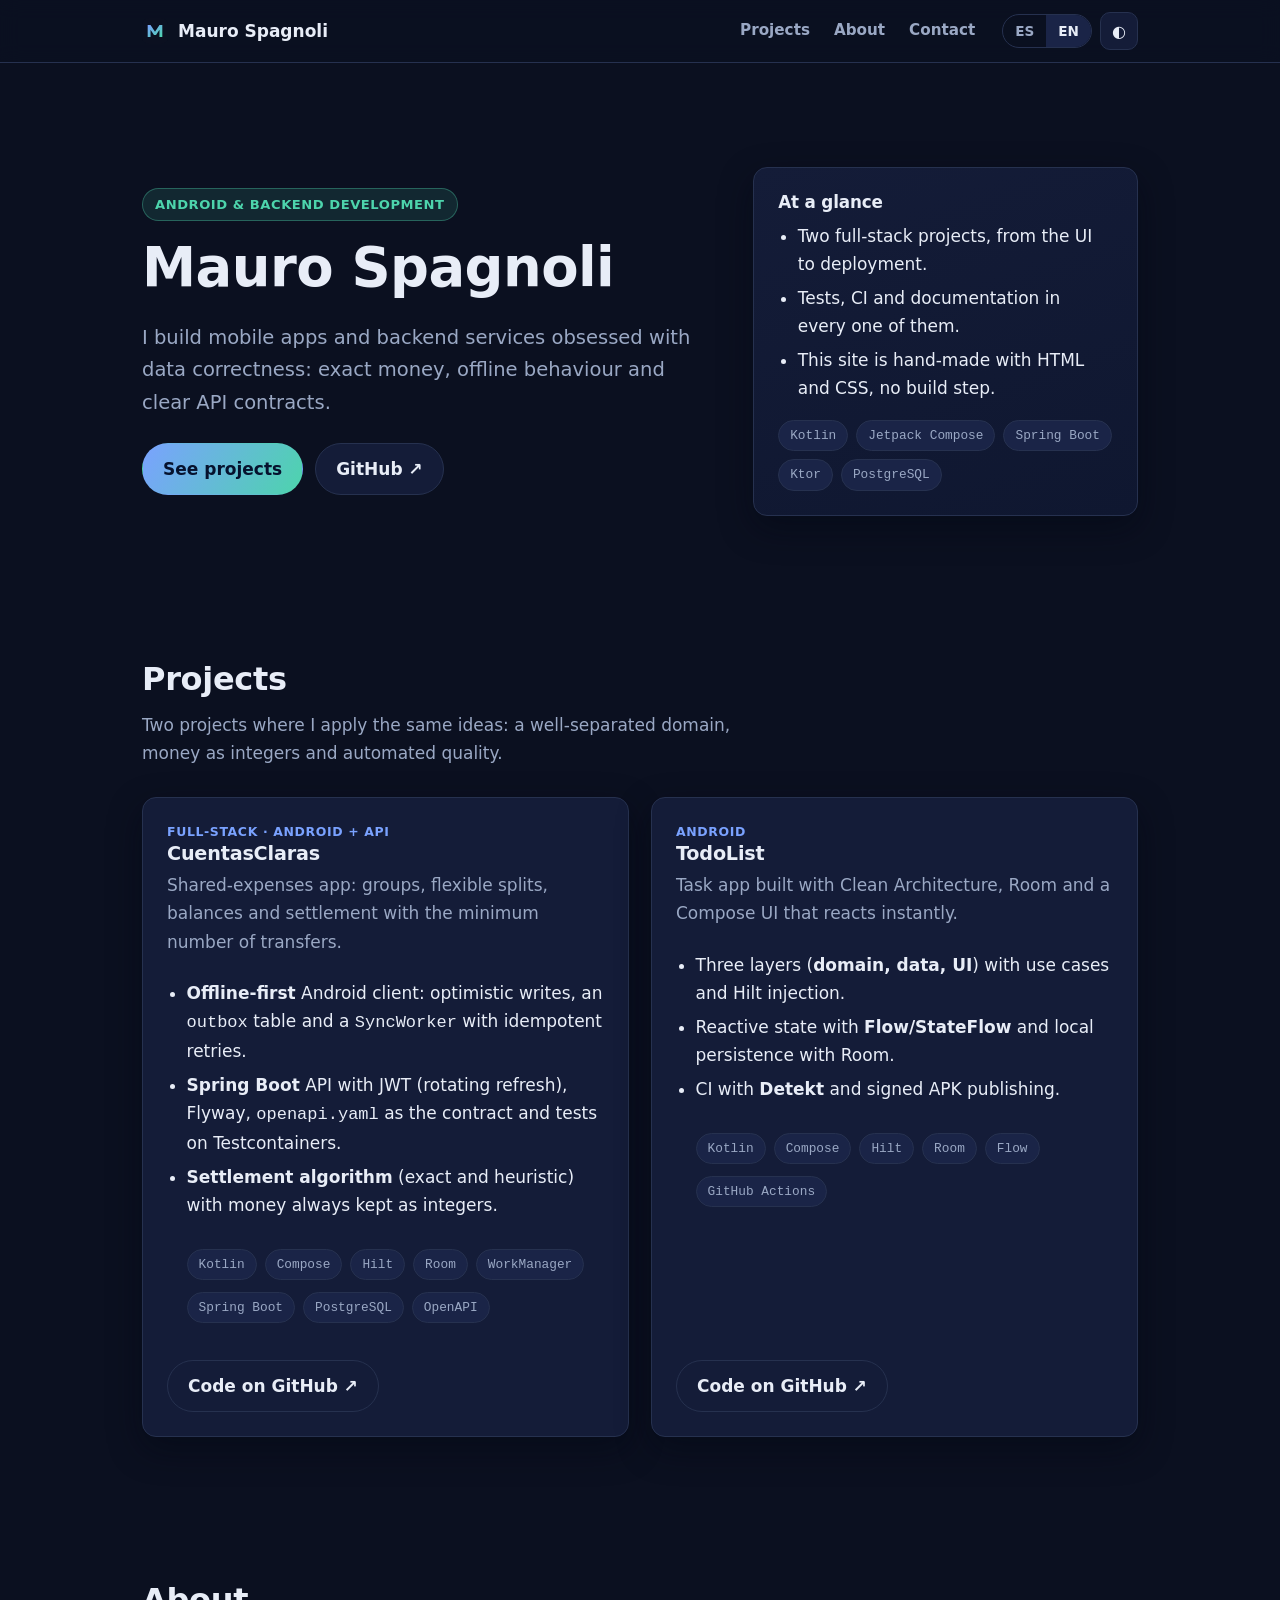
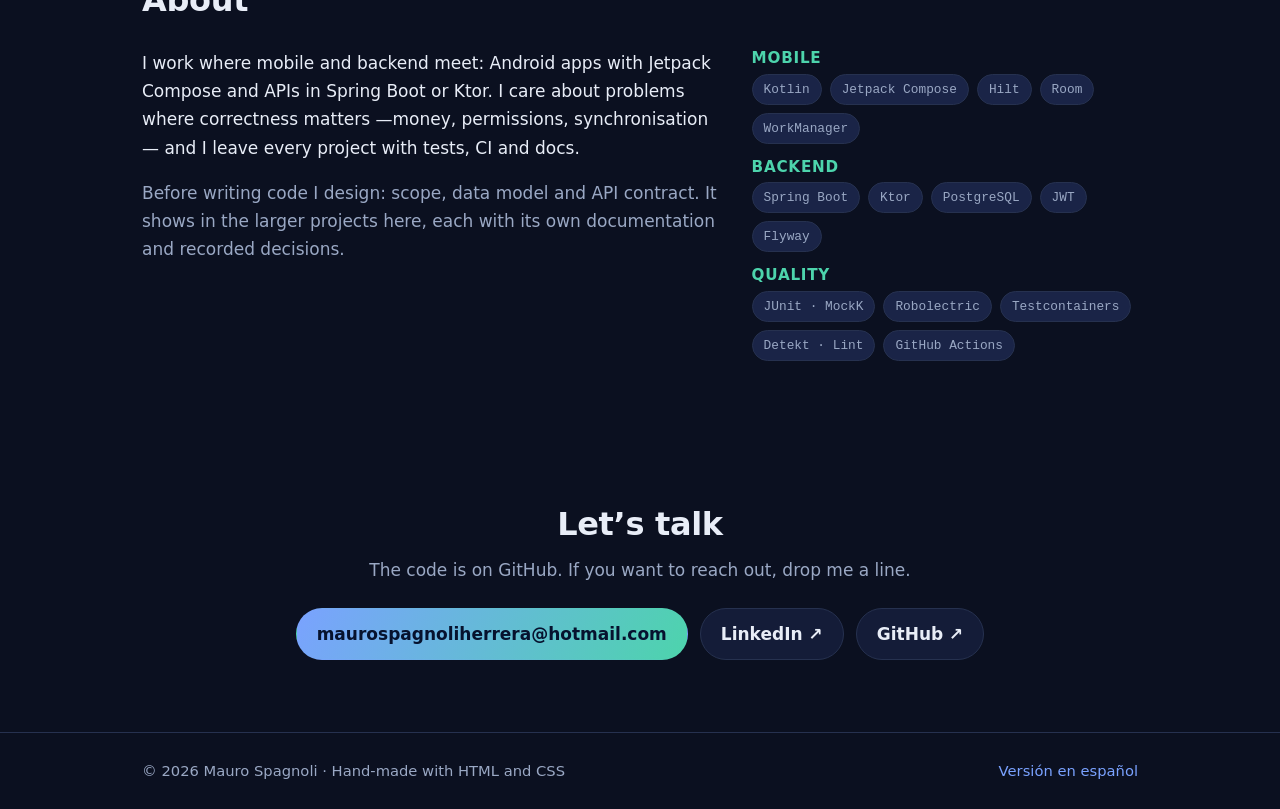
==== en/index.html @ e7c8dc62 "feat: portfolio estático bilingüe (ES/EN) con dos proyectos Landing en / (ES) y /en/ (EN) sin build:" ====
<!DOCTYPE html>
<html lang="en">
<head>
  <meta charset="utf-8">
  <meta name="viewport" content="width=device-width, initial-scale=1">
  <title>Mauro Spagnoli · Android and backend development</title>
  <meta name="description" content="Portfolio of Mauro Spagnoli: Android apps with Kotlin and Jetpack Compose, and backends with Spring Boot and Ktor. Projects with tests, CI and documentation.">
  <meta name="theme-color" content="#0b1020">

  <link rel="canonical" href="https://maurospagnoli.github.io/en/">
  <link rel="alternate" hreflang="es" href="https://maurospagnoli.github.io/">
  <link rel="alternate" hreflang="en" href="https://maurospagnoli.github.io/en/">

  <meta property="og:type" content="website">
  <meta property="og:locale" content="en_US">
  <meta property="og:locale:alternate" content="es_ES">
  <meta property="og:title" content="Mauro Spagnoli · Android and backend development">
  <meta property="og:description" content="Android apps with Kotlin and Jetpack Compose, and backends with Spring Boot and Ktor.">
  <meta property="og:url" content="https://maurospagnoli.github.io/en/">

  <link rel="icon" href="../assets/img/favicon.svg" type="image/svg+xml">
  <link rel="stylesheet" href="../assets/css/styles.css?v=6">
</head>
<body>
  <a class="skip-link" href="#main">Skip to content</a>

  <header class="site-header">
    <div class="container">
      <a class="brand" href="index.html">
        <img src="../assets/img/favicon.svg" alt="" width="24" height="24">
        Mauro Spagnoli
      </a>

      <nav class="site-nav" aria-label="Main">
        <a href="#projects">Projects</a>
        <a href="#about">About</a>
        <a href="#contact">Contact</a>
      </nav>

      <div class="nav-tools">
        <div class="lang-switcher" role="group" aria-label="Language">
          <a href="../index.html" hreflang="es" lang="es" data-set-lang="es">ES</a>
          <a href="index.html" hreflang="en" lang="en" data-set-lang="en" aria-current="true">EN</a>
        </div>

        <button class="icon-btn" type="button" data-theme-toggle aria-pressed="false"
                aria-label="Switch to light theme"
                data-label-light="Switch to light theme" data-label-dark="Switch to dark theme">◐</button>
      </div>
    </div>
  </header>

  <div class="lang-hint" data-lang-hint="es" hidden>
    <div class="container">
      <span>Este sitio también está disponible en
        <a href="../index.html" hreflang="es" lang="es" data-set-lang="es">español</a>.</span>
    </div>
  </div>

  <main id="main">
    <!-- ============ Hero ============ -->
    <section class="hero">
      <div class="container hero-grid">
        <div>
          <span class="eyebrow">Android &amp; Backend Development</span>
          <h1>Mauro Spagnoli</h1>
          <p class="lead">
            I build mobile apps and backend services obsessed with data correctness: exact money,
            offline behaviour and clear API contracts.
          </p>
          <div class="hero-actions">
            <a class="btn btn--primary" href="#projects">See projects</a>
            <a class="btn" href="https://github.com/MauroSpagnoli" rel="me noopener" target="_blank">GitHub ↗</a>
          </div>
        </div>
        <aside class="card-panel" aria-label="Summary">
          <h2>At a glance</h2>
          <ul class="summary-list">
            <li>Two full-stack projects, from the UI to deployment.</li>
            <li>Tests, CI and documentation in every one of them.</li>
            <li>This site is hand-made with HTML and CSS, no build step.</li>
          </ul>
          <ul class="stack-list">
            <li class="pill">Kotlin</li>
            <li class="pill">Jetpack Compose</li>
            <li class="pill">Spring Boot</li>
            <li class="pill">Ktor</li>
            <li class="pill">PostgreSQL</li>
          </ul>
        </aside>
      </div>
    </section>

    <!-- ============ Projects ============ -->
    <section id="projects">
      <div class="container">
        <div class="section-head">
          <h2>Projects</h2>
          <p>Two projects where I apply the same ideas: a well-separated domain, money as integers and automated quality.</p>
        </div>

        <div class="projects">
          <article class="project">
            <span class="kind">Full-stack · Android + API</span>
            <h3>CuentasClaras</h3>
            <p class="tagline">Shared-expenses app: groups, flexible splits, balances and settlement with the minimum number of transfers.</p>
            <ul>
              <li><strong>Offline-first</strong> Android client: optimistic writes, an <span class="mono">outbox</span> table and a <span class="mono">SyncWorker</span> with idempotent retries.</li>
              <li><strong>Spring Boot</strong> API with JWT (rotating refresh), Flyway, <span class="mono">openapi.yaml</span> as the contract and tests on Testcontainers.</li>
              <li><strong>Settlement algorithm</strong> (exact and heuristic) with money always kept as integers.</li>
            </ul>
            <ul class="stack-list">
              <li class="pill">Kotlin</li>
              <li class="pill">Compose</li>
              <li class="pill">Hilt</li>
              <li class="pill">Room</li>
              <li class="pill">WorkManager</li>
              <li class="pill">Spring Boot</li>
              <li class="pill">PostgreSQL</li>
              <li class="pill">OpenAPI</li>
            </ul>
            <div class="spacer"></div>
            <div class="links">
              <a class="btn" href="https://github.com/MauroSpagnoli/cuentas-claras" target="_blank" rel="noopener">Code on GitHub ↗</a>
            </div>
          </article>

          <article class="project">
            <span class="kind">Android</span>
            <h3>TodoList</h3>
            <p class="tagline">Task app built with Clean Architecture, Room and a Compose UI that reacts instantly.</p>
            <ul>
              <li>Three layers (<strong>domain, data, UI</strong>) with use cases and Hilt injection.</li>
              <li>Reactive state with <strong>Flow/StateFlow</strong> and local persistence with Room.</li>
              <li>CI with <strong>Detekt</strong> and signed APK publishing.</li>
            </ul>
            <ul class="stack-list">
              <li class="pill">Kotlin</li>
              <li class="pill">Compose</li>
              <li class="pill">Hilt</li>
              <li class="pill">Room</li>
              <li class="pill">Flow</li>
              <li class="pill">GitHub Actions</li>
            </ul>
            <div class="spacer"></div>
            <div class="links">
              <a class="btn" href="https://github.com/MauroSpagnoli/todolist" target="_blank" rel="noopener">Code on GitHub ↗</a>
            </div>
          </article>
        </div>
      </div>
    </section>

    <!-- ============ About ============ -->
    <section id="about">
      <div class="container">
        <div class="section-head">
          <h2>About</h2>
        </div>
        <div class="about-grid">
          <div>
            <p>
              I work where mobile and backend meet: Android apps with Jetpack Compose and APIs in
              Spring Boot or Ktor. I care about problems where correctness matters —money,
              permissions, synchronisation— and I leave every project with tests, CI and docs.
            </p>
            <p class="muted">
              Before writing code I design: scope, data model and API contract. It shows in the
              larger projects here, each with its own documentation and recorded decisions.
            </p>
          </div>
          <div class="skills">
            <div>
              <h3>Mobile</h3>
              <ul class="stack-list">
                <li class="pill">Kotlin</li>
                <li class="pill">Jetpack Compose</li>
                <li class="pill">Hilt</li>
                <li class="pill">Room</li>
                <li class="pill">WorkManager</li>
              </ul>
            </div>
            <div>
              <h3>Backend</h3>
              <ul class="stack-list">
                <li class="pill">Spring Boot</li>
                <li class="pill">Ktor</li>
                <li class="pill">PostgreSQL</li>
                <li class="pill">JWT</li>
                <li class="pill">Flyway</li>
              </ul>
            </div>
            <div>
              <h3>Quality</h3>
              <ul class="stack-list">
                <li class="pill">JUnit · MockK</li>
                <li class="pill">Robolectric</li>
                <li class="pill">Testcontainers</li>
                <li class="pill">Detekt · Lint</li>
                <li class="pill">GitHub Actions</li>
              </ul>
            </div>
          </div>
        </div>
      </div>
    </section>

    <!-- ============ Contact ============ -->
    <section id="contact" class="contact">
      <div class="container">
        <h2>Let&rsquo;s talk</h2>
        <p class="muted">The code is on GitHub. If you want to reach out, drop me a line.</p>
        <div class="hero-actions">
          <a class="btn btn--primary" href="mailto:maurospagnoliherrera@hotmail.com">maurospagnoliherrera@hotmail.com</a>
          <a class="btn" href="https://www.linkedin.com/in/mauro-spagnoli-herrera" target="_blank" rel="me noopener">LinkedIn ↗</a>
          <a class="btn" href="https://github.com/MauroSpagnoli" target="_blank" rel="me noopener">GitHub ↗</a>
        </div>
      </div>
    </section>
  </main>

  <footer class="site-footer">
    <div class="container">
      <span>© 2026 Mauro Spagnoli · Hand-made with HTML and CSS</span>
      <a href="../index.html" hreflang="es" lang="es" data-set-lang="es">Versión en español</a>
    </div>
  </footer>

  <script src="../assets/js/main.js?v=3" defer></script>
</body>
</html>
---- assets/css/styles.css ----
/* ==========================================================================
   Portfolio · estilos compartidos (sitio estático, sin build)
   Fuente única para ES (raíz) y EN (/en/).
   ========================================================================== */

:root {
  color-scheme: dark;

  --bg: #0b1020;
  --bg-soft: #0f1730;
  --surface: #141c38;
  --surface-2: #1a2447;
  --border: #26314f;
  --text: #e8edf7;
  --muted: #9aa8c4;
  --accent: #7aa2ff;
  /* Color de acento para TEXTO. No se deriva de --accent (ese es el tono
     decorativo, más claro): si lo cambias, vuelve a medir el contraste,
     el mínimo es 4.5:1 para texto pequeño. */
  --accent-text: #4dd4ac;
  --btn-fg: #06122e;
  --btn-bg: linear-gradient(120deg, #7aa2ff, #4dd4ac);

  --radius: 14px;
  --radius-sm: 9px;
  --max: 1040px;
  --shadow: 0 12px 34px rgba(3, 7, 18, 0.45);

  --font: system-ui, -apple-system, "Segoe UI", Roboto, "Helvetica Neue", Arial, sans-serif;
  --mono: ui-monospace, SFMono-Regular, Menlo, Consolas, "Liberation Mono", monospace;
}

:root[data-theme="light"] {
  color-scheme: light;

  --bg: #f6f8fd;
  --bg-soft: #eef2fb;
  --surface: #ffffff;
  --surface-2: #f2f5fd;
  --border: #dde4f1;
  --text: #101830;
  --muted: #5b6a88;
  --accent: #3563e9;
  /* Verde oscuro a propósito: un tono más claro daba 3.24:1 sobre el fondo
     claro (el mínimo exigido es 4.5:1). */
  --accent-text: #0a5c45;
  --btn-fg: #ffffff;
  --btn-bg: linear-gradient(120deg, #2c50c8, #0b6b51);

  --shadow: 0 12px 30px rgba(20, 35, 80, 0.10);
}

*,
*::before,
*::after { box-sizing: border-box; }

html { -webkit-text-size-adjust: 100%; }

body {
  margin: 0;
  background: var(--bg);
  color: var(--text);
  font-family: var(--font);
  font-size: 17px;
  line-height: 1.65;
  -webkit-font-smoothing: antialiased;
}

img { max-width: 100%; height: auto; display: block; }

a { color: var(--accent); text-decoration: none; }
a:hover { text-decoration: underline; }

h1, h2, h3, h4 { line-height: 1.2; margin: 0 0 .4em; font-weight: 700; letter-spacing: -0.01em; }
h1 { font-size: clamp(2.1rem, 6vw, 3.4rem); }
h2 { font-size: clamp(1.5rem, 3.4vw, 2rem); }
h3 { font-size: 1.2rem; }
p { margin: 0 0 1em; }

/* ---------- Utilidades ---------- */
.container { width: 100%; max-width: var(--max); margin-inline: auto; padding-inline: 22px; }

.skip-link {
  position: absolute; left: -9999px; top: 0; z-index: 100;
  background: var(--accent); color: #06122e; padding: 10px 16px; border-radius: 0 0 var(--radius-sm) 0;
  font-weight: 600;
}
.skip-link:focus { left: 0; }

.muted { color: var(--muted); }
.mono { font-family: var(--mono); }

:focus-visible { outline: 3px solid var(--accent); outline-offset: 2px; border-radius: 4px; }

/* ---------- Cabecera ---------- */
.site-header {
  position: sticky; top: 0; z-index: 50;
  background: color-mix(in srgb, var(--bg) 88%, transparent);
  backdrop-filter: saturate(140%) blur(10px);
  border-bottom: 1px solid var(--border);
}
.site-header .container {
  display: flex; align-items: center; gap: 16px;
  min-height: 62px; flex-wrap: wrap;
}
.brand { display: inline-flex; align-items: center; gap: 10px; color: var(--text); font-weight: 700; }
.brand:hover { text-decoration: none; }
.brand img { width: 26px; height: 26px; border-radius: 7px; }

.site-nav { display: flex; align-items: center; gap: 2px; margin-left: auto; }
.site-nav a {
  color: var(--muted); padding: 7px 11px; border-radius: var(--radius-sm); font-weight: 600; font-size: .95rem;
}
.site-nav a:hover { color: var(--text); text-decoration: none; }
.brand:hover { color: var(--text); }
.site-header .container > * { flex: 0 0 auto; }
.nav-tools { display: flex; align-items: center; gap: 8px; }

.lang-switcher { display: inline-flex; border: 1px solid var(--border); border-radius: 999px; overflow: hidden; }
.lang-switcher a { padding: 5px 12px; font-size: .85rem; font-weight: 600; color: var(--muted); }
.lang-switcher a:hover { text-decoration: none; color: var(--text); }
.lang-switcher a[aria-current="true"] { background: var(--surface-2); color: var(--text); }

.icon-btn {
  display: inline-grid; place-items: center;
  width: 38px; height: 38px; border-radius: 10px;
  border: 1px solid var(--border); background: var(--surface); color: var(--text);
  cursor: pointer; font-size: 1rem;
}
.icon-btn:hover { background: var(--surface-2); }

/* Aviso de idioma alternativo (solo si el usuario ya eligió el otro idioma) */
.lang-hint { background: var(--surface-2); border-bottom: 1px solid var(--border); font-size: .9rem; }
.lang-hint .container { padding-top: 9px; padding-bottom: 9px; }
.lang-hint span { color: var(--muted); }
/* El enlace va dentro de una frase: sin subrayado solo se distingue por color,
   y --accent y --muted tienen una luminancia casi idéntica (falla el contraste
   de "link-in-text-block"). El subrayado lo hace perceptible sin depender del color. */
.lang-hint a { text-decoration: underline; text-underline-offset: 2px; }

/* ---------- Hero ---------- */
.hero { padding: clamp(52px, 10vw, 104px) 0 clamp(40px, 7vw, 72px); }
.hero-grid { display: grid; gap: 34px; grid-template-columns: 1.35fr .9fr; align-items: center; }
.eyebrow {
  display: inline-block; margin: 0 0 14px; padding: 5px 12px;
  font-size: .82rem; font-weight: 600; letter-spacing: .04em; text-transform: uppercase;
  color: var(--accent-text); background: color-mix(in srgb, var(--accent-text) 12%, transparent);
  border: 1px solid color-mix(in srgb, var(--accent-text) 35%, transparent); border-radius: 999px;
}
.hero p.lead { font-size: clamp(1.05rem, 2.2vw, 1.22rem); color: var(--muted); max-width: 46ch; }
.hero-actions { display: flex; flex-wrap: wrap; gap: 12px; margin-top: 24px; }

.btn {
  display: inline-flex; align-items: center; gap: 8px;
  padding: 11px 20px; border-radius: 999px; font-weight: 600;
  border: 1px solid var(--border); background: var(--surface); color: var(--text);
  transition: transform .12s ease, background .12s ease;
}
.btn:hover { text-decoration: none; background: var(--surface-2); transform: translateY(-1px); }
.btn--primary {
  background: var(--btn-bg);
  color: var(--btn-fg); border-color: transparent;
}
.btn--primary:hover { background: var(--btn-bg); filter: brightness(1.06); }

/* Panel de resumen del hero */
.card-panel {
  background: linear-gradient(160deg, var(--surface), var(--bg-soft));
  border: 1px solid var(--border); border-radius: var(--radius);
  padding: 24px; box-shadow: var(--shadow);
}
.card-panel h2 { font-size: 1.05rem; margin-bottom: 10px; }
.summary-list { margin: 0; padding-left: 1.15em; }
.summary-list li { margin-bottom: .35em; }
.stack-list { display: flex; flex-wrap: wrap; gap: 8px; margin: 18px 0 0; padding: 0; list-style: none; }

.pill {
  display: inline-block; padding: 4px 11px; border-radius: 999px;
  font-size: .8rem; font-family: var(--mono);
  background: var(--surface-2); border: 1px solid var(--border); color: var(--muted);
}

/* ---------- Secciones ---------- */
section { padding: clamp(40px, 7vw, 72px) 0; }
.section-head { max-width: 60ch; margin-bottom: 30px; }
.section-head p { color: var(--muted); margin-bottom: 0; }

/* ---------- Proyectos ---------- */
.projects { display: grid; gap: 22px; grid-template-columns: repeat(auto-fit, minmax(320px, 1fr)); }
.project {
  display: flex; flex-direction: column;
  background: var(--surface); border: 1px solid var(--border); border-radius: var(--radius);
  padding: 24px; box-shadow: var(--shadow);
  transition: transform .15s ease, border-color .15s ease;
}
.project:hover { transform: translateY(-3px); border-color: color-mix(in srgb, var(--accent) 45%, var(--border)); }
.project h3 { display: flex; align-items: center; gap: 10px; margin-bottom: 6px; }
.project .kind { font-size: .78rem; text-transform: uppercase; letter-spacing: .05em; color: var(--accent); font-weight: 700; }
.project .tagline { color: var(--muted); }
.project ul { margin: 6px 0 18px; padding-left: 1.15em; }
.project li { margin-bottom: .35em; }
.project .spacer { margin-top: auto; }
.project .links { display: flex; flex-wrap: wrap; gap: 10px; margin-top: 14px; }
/* ---------- Sobre mí ---------- */
.about-grid { display: grid; gap: 30px; grid-template-columns: 1.2fr .8fr; }
.skills { display: grid; gap: 14px; }
.skills h3 { font-size: .95rem; text-transform: uppercase; letter-spacing: .05em; color: var(--accent-text); margin-bottom: 6px; }
.skills ul { list-style: none; margin: 0; padding: 0; display: flex; flex-wrap: wrap; gap: 8px; }

/* ---------- Contacto + pie ---------- */
.contact { text-align: center; }
.contact .hero-actions { justify-content: center; }

.site-footer { border-top: 1px solid var(--border); padding: 26px 0; color: var(--muted); font-size: .92rem; }
.site-footer .container { display: flex; justify-content: space-between; gap: 14px; flex-wrap: wrap; align-items: center; }

/* ---------- Responsive ---------- */
@media (max-width: 860px) {
  .hero-grid, .about-grid { grid-template-columns: 1fr; }
}

@media (prefers-reduced-motion: reduce) {
  * { transition: none !important; animation: none !important; }
  html { scroll-behavior: auto !important; }
}

@media (prefers-reduced-motion: no-preference) {
  html { scroll-behavior: smooth; }
}
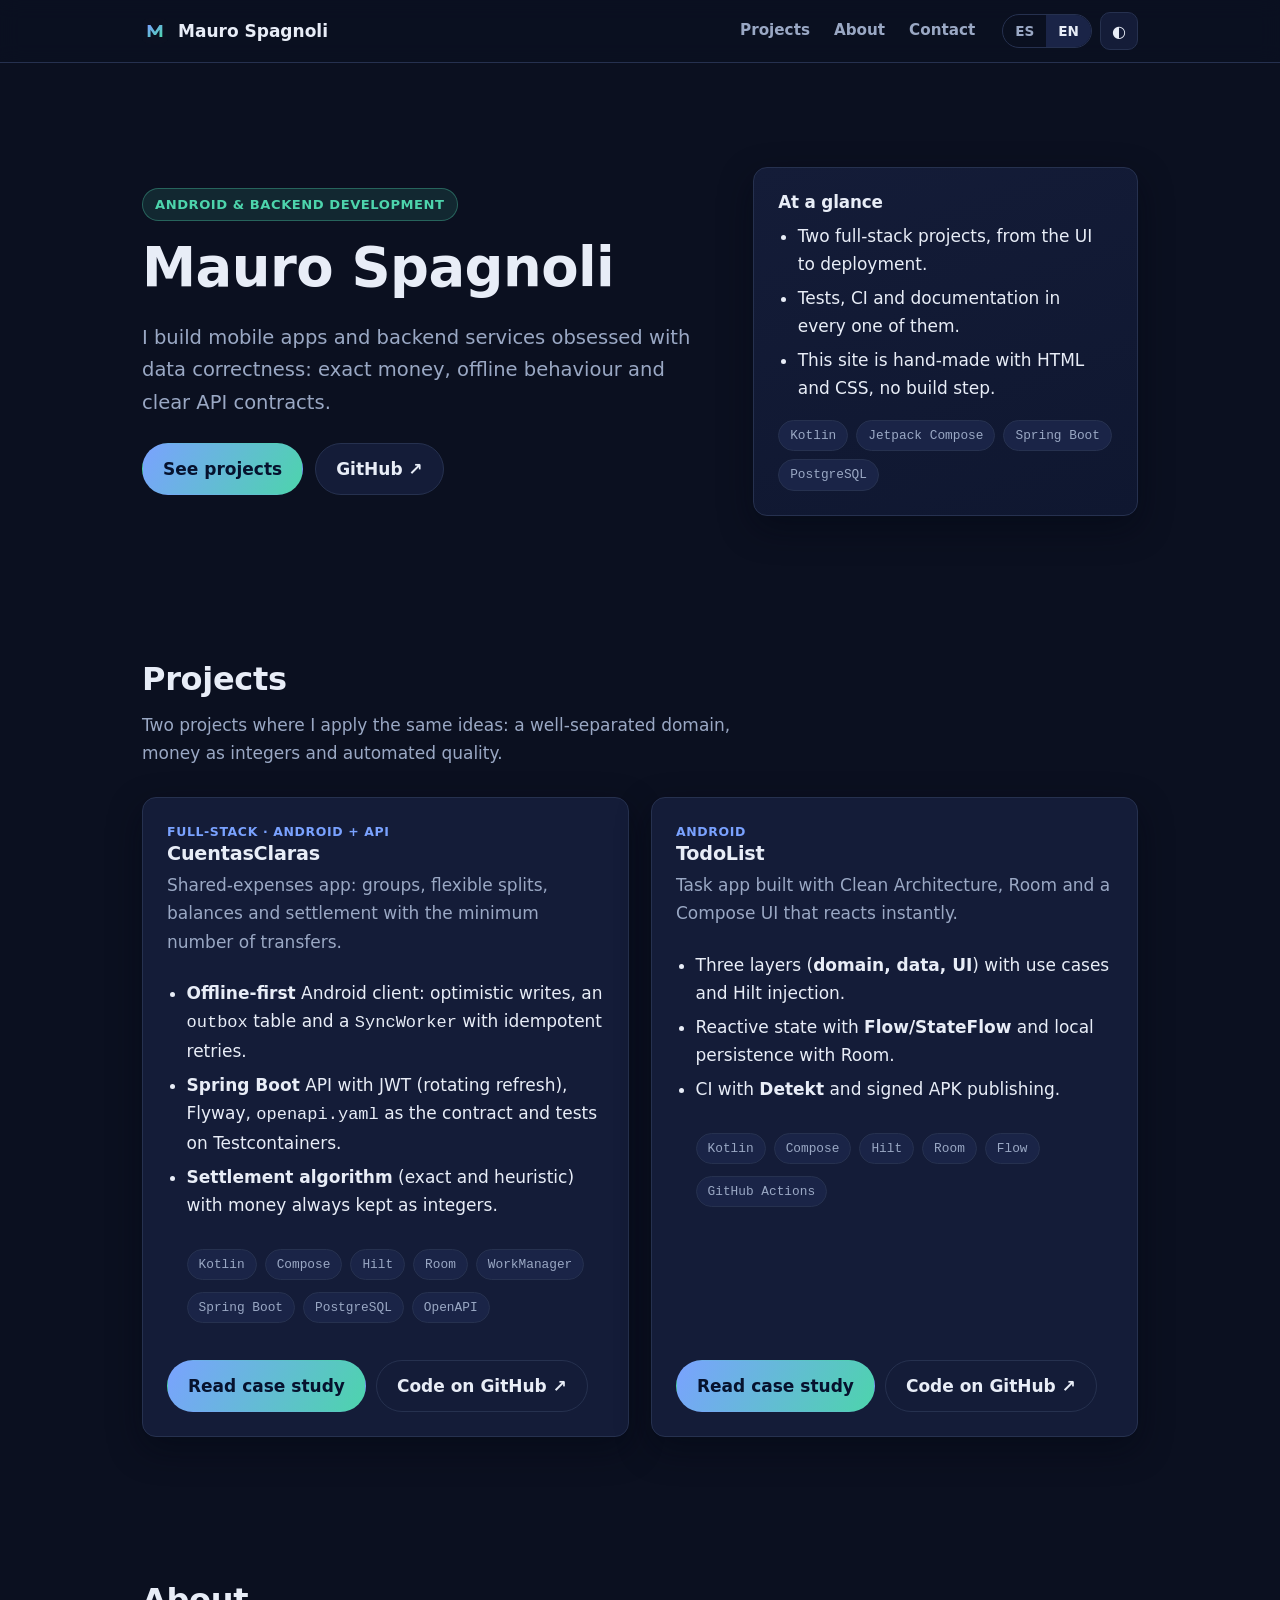
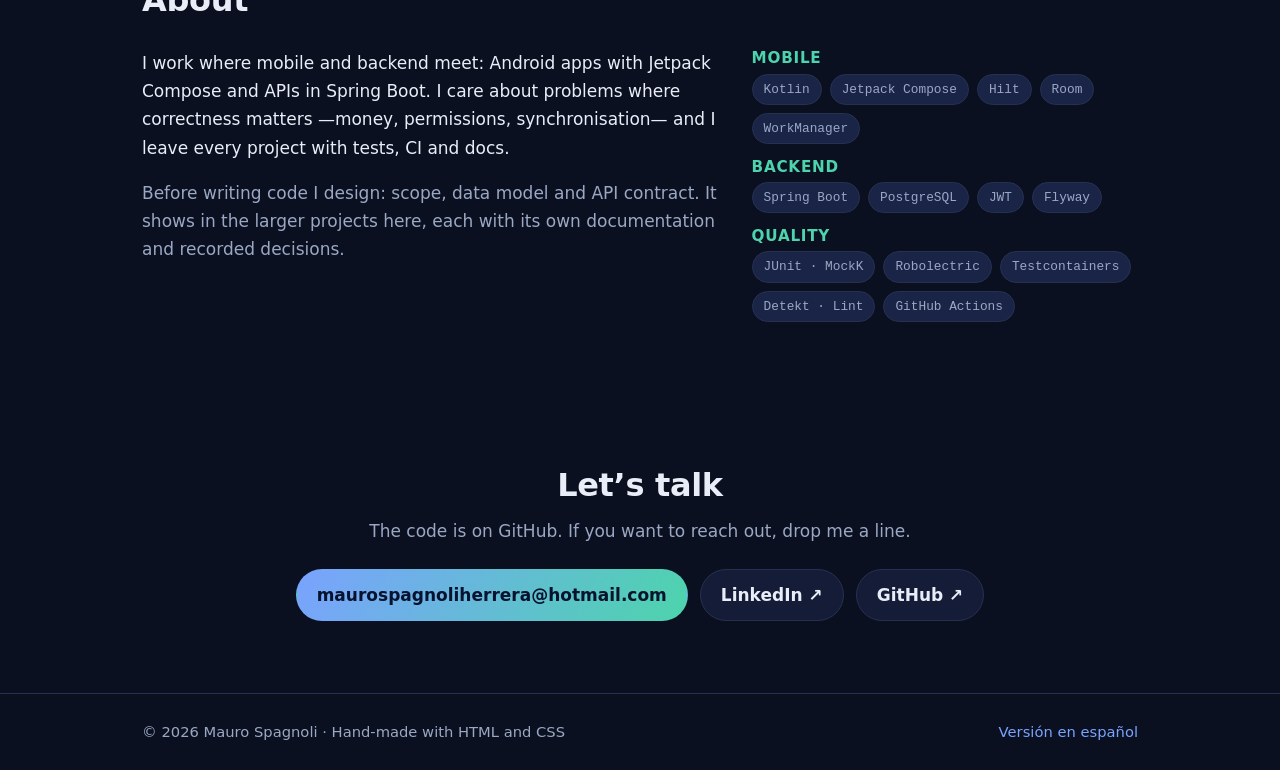
==== commit 1814e211: "feat: casos de estudio por proyecto (ES/EN) con capturas reales (fase F3) - Nuevas páginas: proyecto" ====
--- a/en/index.html
+++ b/en/index.html
@@ -4,7 +4,7 @@
   <meta charset="utf-8">
   <meta name="viewport" content="width=device-width, initial-scale=1">
   <title>Mauro Spagnoli · Android and backend development</title>
-  <meta name="description" content="Portfolio of Mauro Spagnoli: Android apps with Kotlin and Jetpack Compose, and backends with Spring Boot and Ktor. Projects with tests, CI and documentation.">
+  <meta name="description" content="Portfolio of Mauro Spagnoli: Android apps with Kotlin and Jetpack Compose, and Spring Boot backends. Projects with tests, CI and documentation.">
   <meta name="theme-color" content="#0b1020">
 
   <link rel="canonical" href="https://maurospagnoli.github.io/en/">
@@ -15,11 +15,11 @@
   <meta property="og:locale" content="en_US">
   <meta property="og:locale:alternate" content="es_ES">
   <meta property="og:title" content="Mauro Spagnoli · Android and backend development">
-  <meta property="og:description" content="Android apps with Kotlin and Jetpack Compose, and backends with Spring Boot and Ktor.">
+  <meta property="og:description" content="Android apps with Kotlin and Jetpack Compose, and Spring Boot backends.">
   <meta property="og:url" content="https://maurospagnoli.github.io/en/">
 
   <link rel="icon" href="../assets/img/favicon.svg" type="image/svg+xml">
-  <link rel="stylesheet" href="../assets/css/styles.css?v=6">
+  <link rel="stylesheet" href="../assets/css/styles.css?v=7">
 </head>
 <body>
   <a class="skip-link" href="#main">Skip to content</a>
@@ -52,8 +52,8 @@
 
   <div class="lang-hint" data-lang-hint="es" hidden>
     <div class="container">
-      <span>Este sitio también está disponible en
-        <a href="../index.html" hreflang="es" lang="es" data-set-lang="es">español</a>.</span>
+      <span>This site is also available in
+        <a href="../index.html" hreflang="es" lang="es" data-set-lang="es">Spanish</a>.</span>
     </div>
   </div>
 
@@ -65,8 +65,8 @@
           <span class="eyebrow">Android &amp; Backend Development</span>
           <h1>Mauro Spagnoli</h1>
           <p class="lead">
-            I build mobile apps and backend services obsessed with data correctness: exact money,
-            offline behaviour and clear API contracts.
+            I build mobile apps and backend services obsessed with data correctness: exact
+            money, offline behaviour and clear API contracts.
           </p>
           <div class="hero-actions">
             <a class="btn btn--primary" href="#projects">See projects</a>
@@ -84,7 +84,6 @@
             <li class="pill">Kotlin</li>
             <li class="pill">Jetpack Compose</li>
             <li class="pill">Spring Boot</li>
-            <li class="pill">Ktor</li>
             <li class="pill">PostgreSQL</li>
           </ul>
         </aside>
@@ -121,6 +120,7 @@
             </ul>
             <div class="spacer"></div>
             <div class="links">
+              <a class="btn btn--primary" href="projects/cuentas-claras.html">Read case study</a>
               <a class="btn" href="https://github.com/MauroSpagnoli/cuentas-claras" target="_blank" rel="noopener">Code on GitHub ↗</a>
             </div>
           </article>
@@ -144,6 +144,7 @@
             </ul>
             <div class="spacer"></div>
             <div class="links">
+              <a class="btn btn--primary" href="projects/todolist.html">Read case study</a>
               <a class="btn" href="https://github.com/MauroSpagnoli/todolist" target="_blank" rel="noopener">Code on GitHub ↗</a>
             </div>
           </article>
@@ -161,7 +162,7 @@
           <div>
             <p>
               I work where mobile and backend meet: Android apps with Jetpack Compose and APIs in
-              Spring Boot or Ktor. I care about problems where correctness matters —money,
+              Spring Boot. I care about problems where correctness matters —money,
               permissions, synchronisation— and I leave every project with tests, CI and docs.
             </p>
             <p class="muted">
@@ -184,7 +185,6 @@
               <h3>Backend</h3>
               <ul class="stack-list">
                 <li class="pill">Spring Boot</li>
-                <li class="pill">Ktor</li>
                 <li class="pill">PostgreSQL</li>
                 <li class="pill">JWT</li>
                 <li class="pill">Flyway</li>
--- a/assets/css/styles.css
+++ b/assets/css/styles.css
@@ -195,7 +195,9 @@
 }
 .project:hover { transform: translateY(-3px); border-color: color-mix(in srgb, var(--accent) 45%, var(--border)); }
 .project h3 { display: flex; align-items: center; gap: 10px; margin-bottom: 6px; }
-.project .kind { font-size: .78rem; text-transform: uppercase; letter-spacing: .05em; color: var(--accent); font-weight: 700; }
+.kind { display: block; font-size: .78rem; text-transform: uppercase; letter-spacing: .05em; color: var(--accent); font-weight: 700; }
+.project .kind { display: inline-block; }
+.case-head .kind { margin-bottom: 8px; }
 .project .tagline { color: var(--muted); }
 .project ul { margin: 6px 0 18px; padding-left: 1.15em; }
 .project li { margin-bottom: .35em; }
@@ -227,3 +229,39 @@
 @media (prefers-reduced-motion: no-preference) {
   html { scroll-behavior: smooth; }
 }
+
+/* ---------- Casos de estudio ---------- */
+.crumbs { margin: 0 0 20px; font-size: .92rem; }
+.crumbs a { color: var(--muted); font-weight: 600; }
+.crumbs a:hover { color: var(--text); }
+
+.case-head { max-width: 64ch; }
+.case-head h1 { margin-bottom: .3em; }
+.case-head .lead { font-size: clamp(1.02rem, 2vw, 1.16rem); color: var(--muted); }
+.case-head .stack-list { margin-top: 20px; }
+
+.case-section { padding: 34px 0 0; }
+.case-section h2 { margin-bottom: .5em; }
+.case-section p, .case-section ul, .case-section ol, .case-section dl { max-width: 68ch; }
+.case-section li { margin-bottom: .4em; }
+.case-note { font-size: .9rem; }
+
+.shots {
+  display: grid; gap: 22px;
+  grid-template-columns: repeat(auto-fit, minmax(210px, 1fr));
+  margin: 24px 0 0; padding: 0; list-style: none;
+}
+.shot { margin: 0; }
+.shot img {
+  width: 100%; height: auto;
+  border: 1px solid var(--border); border-radius: var(--radius);
+  background: var(--surface); box-shadow: var(--shadow);
+}
+.shot figcaption { margin-top: 10px; font-size: .86rem; color: var(--muted); }
+.shot figcaption strong { display: block; color: var(--text); }
+
+.decisions { margin: 0; padding: 0; }
+.decisions > div { border-top: 1px solid var(--border); padding: 16px 0; }
+.decisions > div:last-child { border-bottom: 1px solid var(--border); }
+.decisions dt { font-weight: 700; margin-bottom: 3px; }
+.decisions dd { margin: 0; color: var(--muted); }
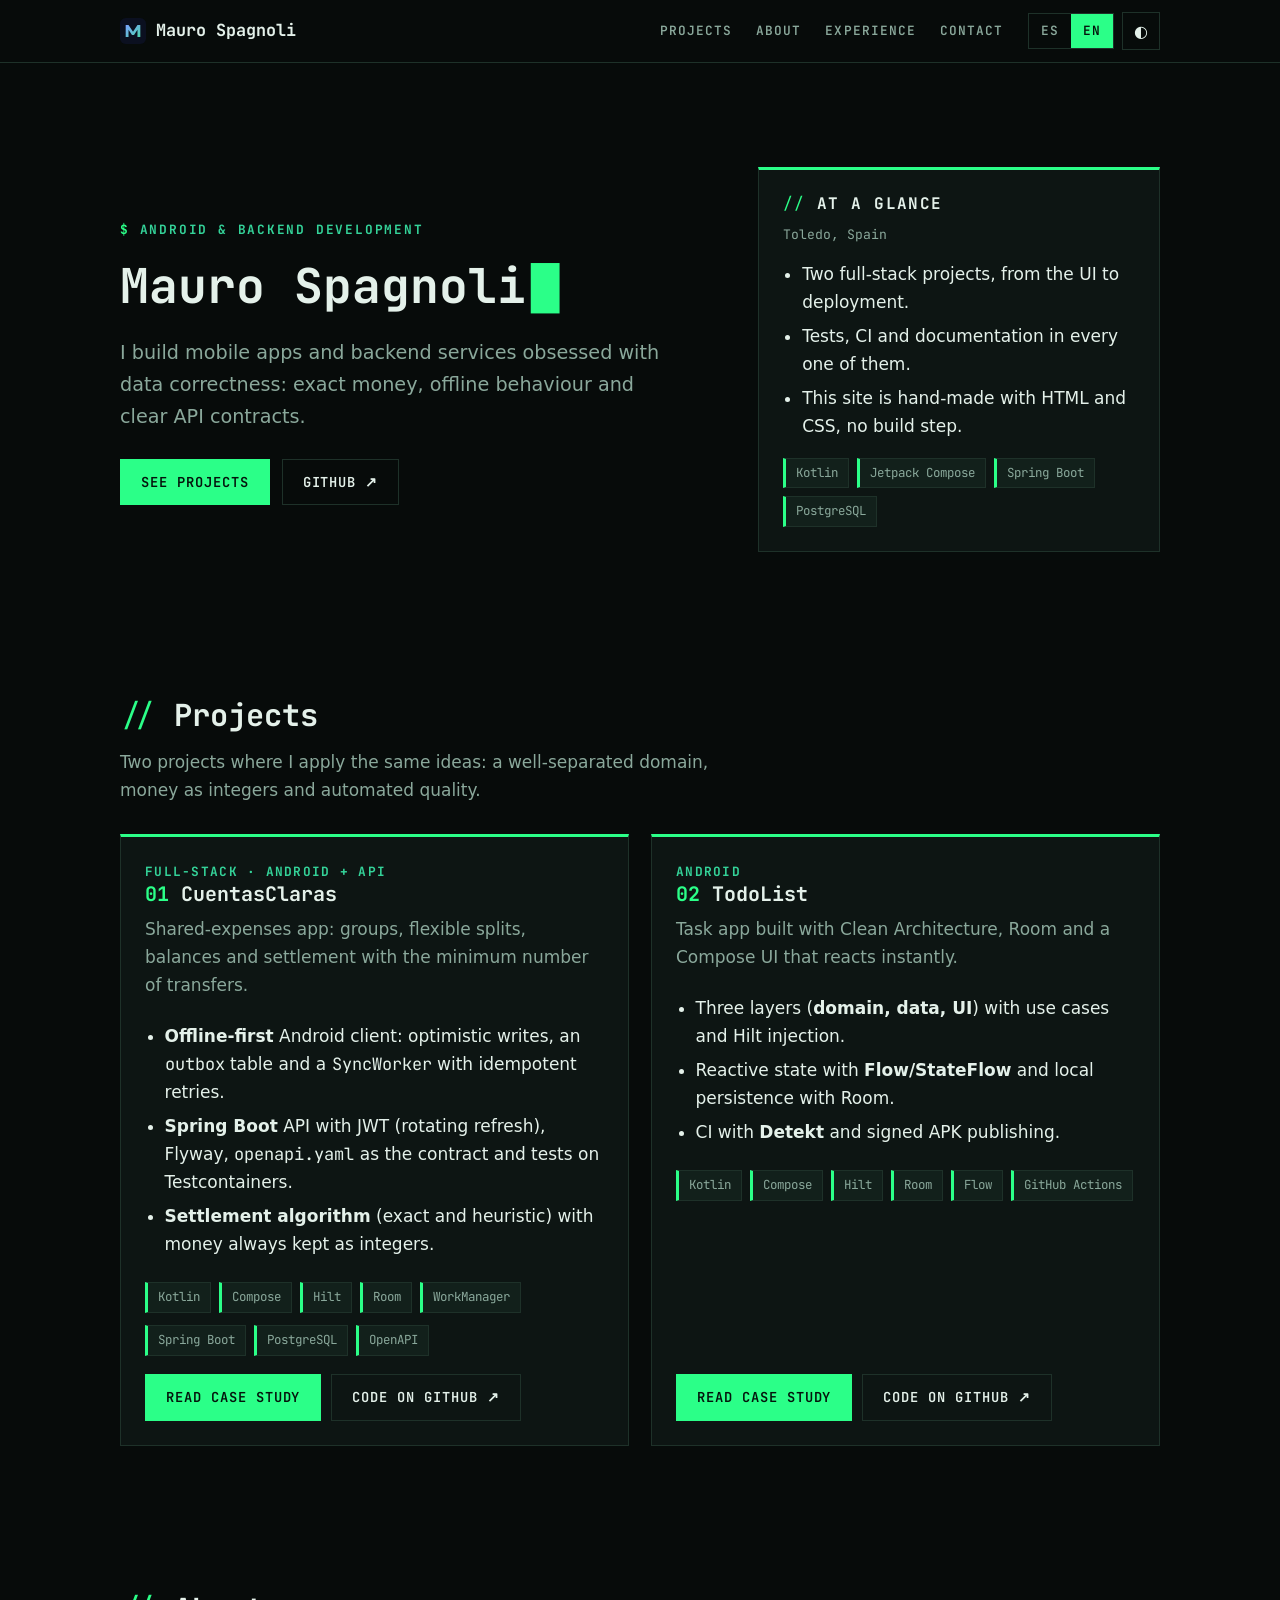
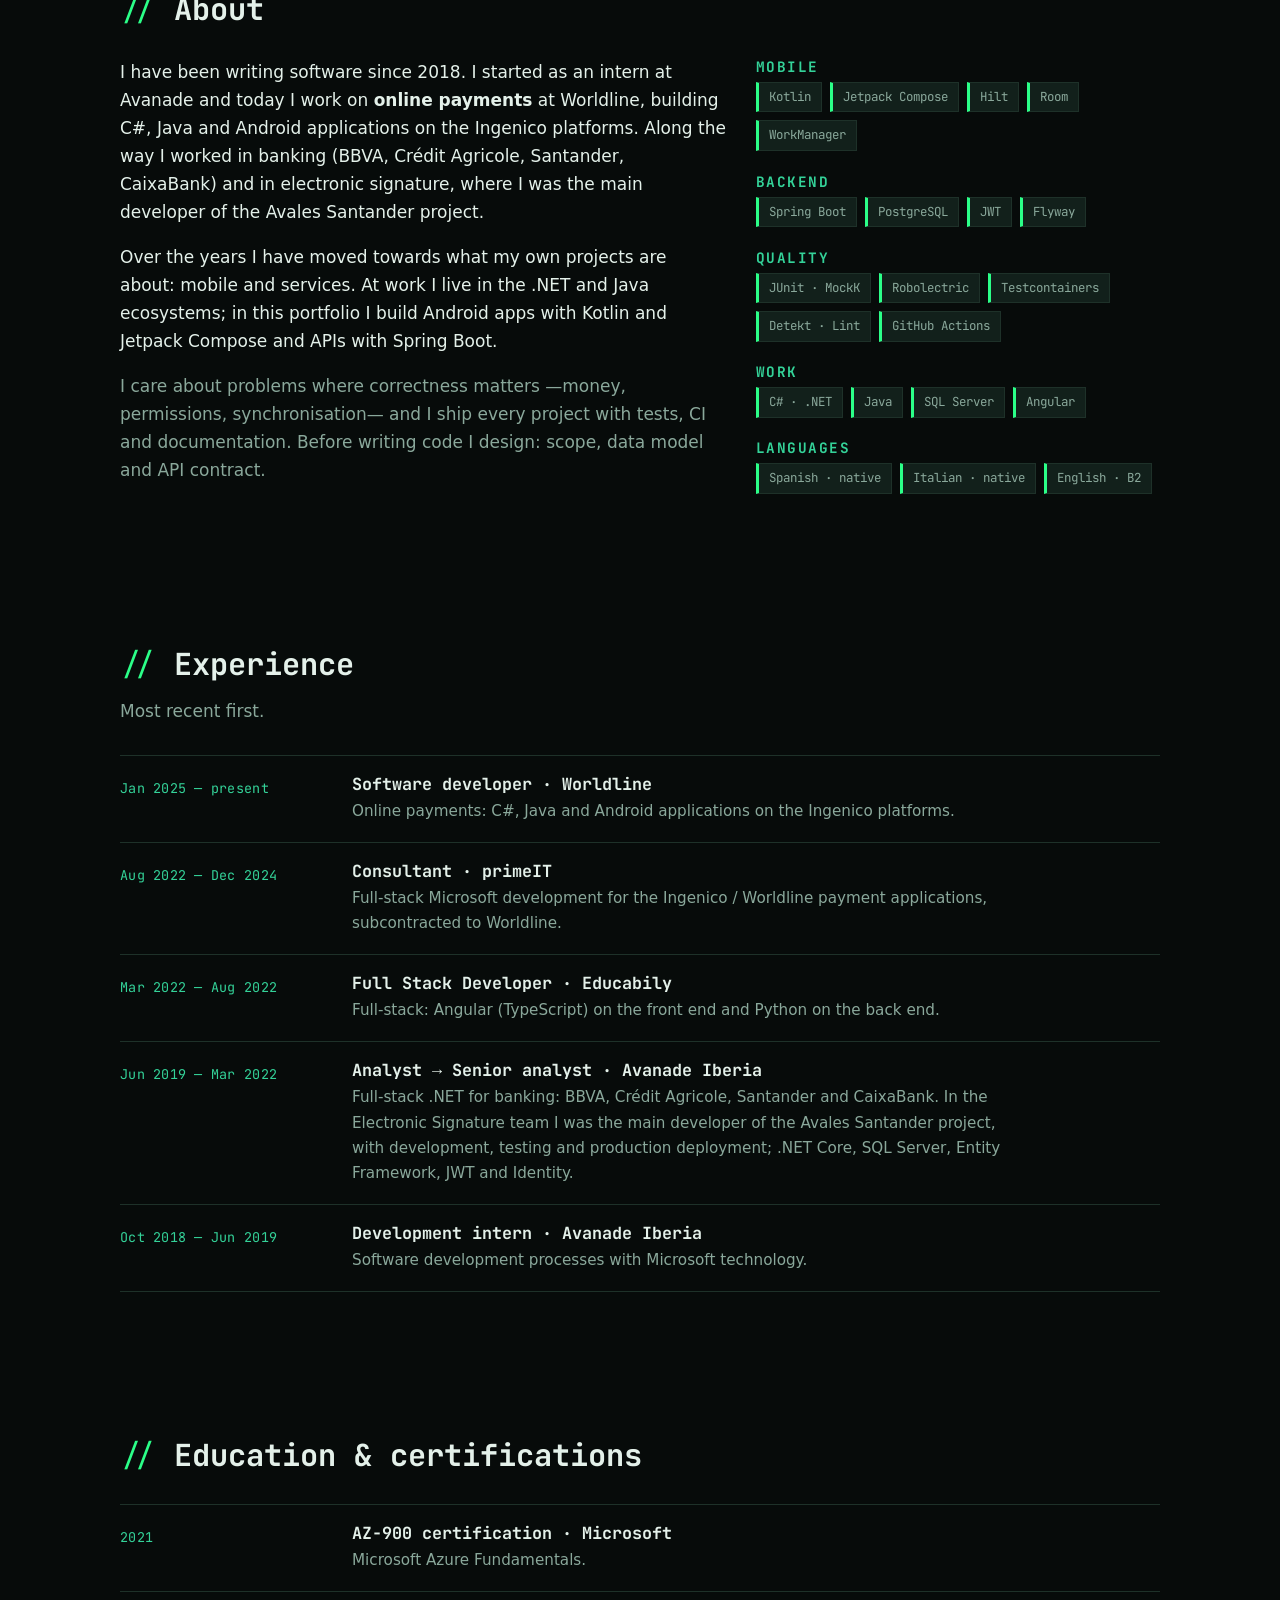
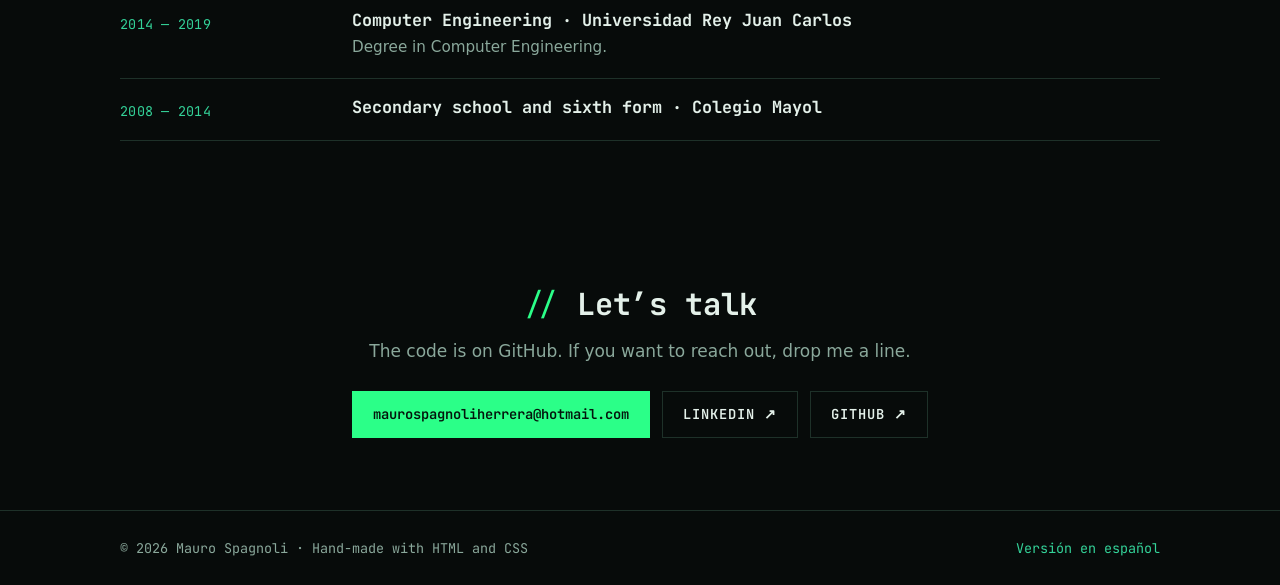
==== commit 93590170: "feat: rediseño terminal (R1) + experiencia y formación del CV (R2) R1 · dirección visual terminal/in" ====
--- a/en/index.html
+++ b/en/index.html
@@ -19,7 +19,7 @@
   <meta property="og:url" content="https://maurospagnoli.github.io/en/">
 
   <link rel="icon" href="../assets/img/favicon.svg" type="image/svg+xml">
-  <link rel="stylesheet" href="../assets/css/styles.css?v=7">
+  <link rel="stylesheet" href="../assets/css/styles.css?v=9">
 </head>
 <body>
   <a class="skip-link" href="#main">Skip to content</a>
@@ -34,6 +34,7 @@
       <nav class="site-nav" aria-label="Main">
         <a href="#projects">Projects</a>
         <a href="#about">About</a>
+        <a href="#experience">Experience</a>
         <a href="#contact">Contact</a>
       </nav>
 
@@ -75,6 +76,7 @@
         </div>
         <aside class="card-panel" aria-label="Summary">
           <h2>At a glance</h2>
+          <p class="where">Toledo, Spain</p>
           <ul class="summary-list">
             <li>Two full-stack projects, from the UI to deployment.</li>
             <li>Tests, CI and documentation in every one of them.</li>
@@ -161,13 +163,21 @@
         <div class="about-grid">
           <div>
             <p>
-              I work where mobile and backend meet: Android apps with Jetpack Compose and APIs in
-              Spring Boot. I care about problems where correctness matters —money,
-              permissions, synchronisation— and I leave every project with tests, CI and docs.
+              I have been writing software since 2018. I started as an intern at Avanade and today I
+              work on <strong>online payments</strong> at Worldline, building C#, Java and Android
+              applications on the Ingenico platforms. Along the way I worked in banking (BBVA,
+              Crédit Agricole, Santander, CaixaBank) and in electronic signature, where I was the
+              main developer of the Avales Santander project.
+            </p>
+            <p>
+              Over the years I have moved towards what my own projects are about: mobile and
+              services. At work I live in the .NET and Java ecosystems; in this portfolio I build
+              Android apps with Kotlin and Jetpack Compose and APIs with Spring Boot.
             </p>
             <p class="muted">
-              Before writing code I design: scope, data model and API contract. It shows in the
-              larger projects here, each with its own documentation and recorded decisions.
+              I care about problems where correctness matters —money, permissions,
+              synchronisation— and I ship every project with tests, CI and documentation. Before
+              writing code I design: scope, data model and API contract.
             </p>
           </div>
           <div class="skills">
@@ -200,8 +210,111 @@
                 <li class="pill">GitHub Actions</li>
               </ul>
             </div>
+            <div>
+              <h3>Work</h3>
+              <ul class="stack-list">
+                <li class="pill">C# · .NET</li>
+                <li class="pill">Java</li>
+                <li class="pill">SQL Server</li>
+                <li class="pill">Angular</li>
+              </ul>
+            </div>
+            <div>
+              <h3>Languages</h3>
+              <ul class="stack-list">
+                <li class="pill">Spanish · native</li>
+                <li class="pill">Italian · native</li>
+                <li class="pill">English · B2</li>
+              </ul>
+            </div>
           </div>
         </div>
+      </div>
+    </section>
+
+    <!-- ============ Experience ============ -->
+    <section id="experience">
+      <div class="container">
+        <div class="section-head">
+          <h2>Experience</h2>
+          <p class="muted">Most recent first.</p>
+        </div>
+        <ol class="timeline">
+          <li>
+            <span class="when">Jan 2025 — present</span>
+            <div>
+              <h3>Software developer · Worldline</h3>
+              <p>Online payments: C#, Java and Android applications on the Ingenico platforms.</p>
+            </div>
+          </li>
+          <li>
+            <span class="when">Aug 2022 — Dec 2024</span>
+            <div>
+              <h3>Consultant · primeIT</h3>
+              <p>
+                Full-stack Microsoft development for the Ingenico / Worldline payment applications,
+                subcontracted to Worldline.
+              </p>
+            </div>
+          </li>
+          <li>
+            <span class="when">Mar 2022 — Aug 2022</span>
+            <div>
+              <h3>Full Stack Developer · Educabily</h3>
+              <p>Full-stack: Angular (TypeScript) on the front end and Python on the back end.</p>
+            </div>
+          </li>
+          <li>
+            <span class="when">Jun 2019 — Mar 2022</span>
+            <div>
+              <h3>Analyst → Senior analyst · Avanade Iberia</h3>
+              <p>
+                Full-stack .NET for banking: BBVA, Crédit Agricole, Santander and CaixaBank. In the
+                Electronic Signature team I was the main developer of the Avales Santander project,
+                with development, testing and production deployment; .NET Core, SQL Server, Entity
+                Framework, JWT and Identity.
+              </p>
+            </div>
+          </li>
+          <li>
+            <span class="when">Oct 2018 — Jun 2019</span>
+            <div>
+              <h3>Development intern · Avanade Iberia</h3>
+              <p>Software development processes with Microsoft technology.</p>
+            </div>
+          </li>
+        </ol>
+      </div>
+    </section>
+
+    <!-- ============ Education ============ -->
+    <section id="education">
+      <div class="container">
+        <div class="section-head">
+          <h2>Education &amp; certifications</h2>
+        </div>
+        <ol class="timeline">
+          <li>
+            <span class="when">2021</span>
+            <div>
+              <h3>AZ-900 certification · Microsoft</h3>
+              <p>Microsoft Azure Fundamentals.</p>
+            </div>
+          </li>
+          <li>
+            <span class="when">2014 — 2019</span>
+            <div>
+              <h3>Computer Engineering · Universidad Rey Juan Carlos</h3>
+              <p>Degree in Computer Engineering.</p>
+            </div>
+          </li>
+          <li>
+            <span class="when">2008 — 2014</span>
+            <div>
+              <h3>Secondary school and sixth form · Colegio Mayol</h3>
+            </div>
+          </li>
+        </ol>
       </div>
     </section>
 
@@ -211,7 +324,7 @@
         <h2>Let&rsquo;s talk</h2>
         <p class="muted">The code is on GitHub. If you want to reach out, drop me a line.</p>
         <div class="hero-actions">
-          <a class="btn btn--primary" href="mailto:maurospagnoliherrera@hotmail.com">maurospagnoliherrera@hotmail.com</a>
+          <a class="btn btn--primary btn--plain" href="mailto:maurospagnoliherrera@hotmail.com">maurospagnoliherrera@hotmail.com</a>
           <a class="btn" href="https://www.linkedin.com/in/mauro-spagnoli-herrera" target="_blank" rel="me noopener">LinkedIn ↗</a>
           <a class="btn" href="https://github.com/MauroSpagnoli" target="_blank" rel="me noopener">GitHub ↗</a>
         </div>
--- a/assets/css/styles.css
+++ b/assets/css/styles.css
@@ -1,60 +1,86 @@
 /* ==========================================================================
    Portfolio · estilos compartidos (sitio estático, sin build)
    Fuente única para ES (raíz) y EN (/en/).
+   Dirección visual: terminal / ingenieril.
+   - Monoespaciada para toda la "chapa": titulares, navegación, etiquetas,
+     botones, etiquetas de captura.
+   - Sans solo para textos largos (más legible en párrafo corrido).
+   - Fondos oscuros, bordes cuadrados (radio 0), sin sombras, verde de fósforo.
+   El tema claro se lee como una salida de impresora: papel claro y verde tinta.
+   Versión del CSS: llevar el ?v= en el <link> de las 6 páginas al mismo número.
    ========================================================================== */
+
+@font-face {
+  font-family: "JetBrains Mono";
+  font-style: normal;
+  font-weight: 400 700;
+  font-display: swap;
+  src: url("../fonts/jetbrains-mono-latin.woff2") format("woff2");
+  unicode-range: U+0000-00FF, U+0131, U+0152-0153, U+02BB-02BC, U+02C6, U+02DA,
+    U+02DC, U+0304, U+0308, U+0329, U+2000-206F, U+20AC, U+2122, U+2191, U+2193,
+    U+2212, U+2215, U+FEFF, U+FFFD;
+}
 
 :root {
   color-scheme: dark;
 
-  --bg: #0b1020;
-  --bg-soft: #0f1730;
-  --surface: #141c38;
-  --surface-2: #1a2447;
-  --border: #26314f;
-  --text: #e8edf7;
-  --muted: #9aa8c4;
-  --accent: #7aa2ff;
-  /* Color de acento para TEXTO. No se deriva de --accent (ese es el tono
-     decorativo, más claro): si lo cambias, vuelve a medir el contraste,
-     el mínimo es 4.5:1 para texto pequeño. */
-  --accent-text: #4dd4ac;
-  --btn-fg: #06122e;
-  --btn-bg: linear-gradient(120deg, #7aa2ff, #4dd4ac);
-
-  --radius: 14px;
-  --radius-sm: 9px;
+  /* Fondo casi negro con tinte verde, como una pantalla apagada */
+  --bg: #070b0a;
+  --bg-soft: #0a100e;
+  --surface: #0d1513;
+  --surface-2: #12201b;
+  --border: #1e3129;
+  --text: #e4f1ea;
+  --muted: #8aa89b;
+
+  /* Verde vivo para bordes, separadores y acentos gráficos */
+  --accent: #2bff88;
+  /* Verde de texto: contraste >= 4.5:1 sobre --bg. No bajarlo sin volver a medir. */
+  --accent-text: #34d399;
+  --btn-bg: #2bff88;
+  --btn-fg: #04140c;
+
+  --radius: 0;
+  --radius-sm: 0;
   --max: 1040px;
-  --shadow: 0 12px 34px rgba(3, 7, 18, 0.45);
-
-  --font: system-ui, -apple-system, "Segoe UI", Roboto, "Helvetica Neue", Arial, sans-serif;
-  --mono: ui-monospace, SFMono-Regular, Menlo, Consolas, "Liberation Mono", monospace;
+  --shadow: none;
+
+  --font: system-ui, -apple-system, "Segoe UI", Roboto, "Helvetica Neue", Arial,
+    sans-serif;
+  --mono: "JetBrains Mono", ui-monospace, SFMono-Regular, Menlo, Consolas,
+    "Liberation Mono", monospace;
 }
 
 :root[data-theme="light"] {
   color-scheme: light;
 
-  --bg: #f6f8fd;
-  --bg-soft: #eef2fb;
+  /* Papel continuo: salida de impresora en lugar de pantalla */
+  --bg: #f2f4ef;
+  --bg-soft: #e9ede6;
   --surface: #ffffff;
-  --surface-2: #f2f5fd;
-  --border: #dde4f1;
-  --text: #101830;
-  --muted: #5b6a88;
-  --accent: #3563e9;
-  /* Verde oscuro a propósito: un tono más claro daba 3.24:1 sobre el fondo
-     claro (el mínimo exigido es 4.5:1). */
-  --accent-text: #0a5c45;
+  --surface-2: #eef1ea;
+  --border: #c6d0c5;
+  --text: #0c1310;
+  --muted: #49584f;
+
+  --accent: #0a6b3f;
+  --accent-text: #075c36;
+  --btn-bg: #0a6b3f;
   --btn-fg: #ffffff;
-  --btn-bg: linear-gradient(120deg, #2c50c8, #0b6b51);
-
-  --shadow: 0 12px 30px rgba(20, 35, 80, 0.10);
-}
+}
+
+/* ---------- Base ---------- */
 
 *,
 *::before,
-*::after { box-sizing: border-box; }
-
-html { -webkit-text-size-adjust: 100%; }
+*::after {
+  box-sizing: border-box;
+}
+
+html {
+  scroll-behavior: smooth;
+  -webkit-text-size-adjust: 100%;
+}
 
 body {
   margin: 0;
@@ -63,205 +89,819 @@
   font-family: var(--font);
   font-size: 17px;
   line-height: 1.65;
+  overflow-wrap: break-word;
   -webkit-font-smoothing: antialiased;
 }
 
-img { max-width: 100%; height: auto; display: block; }
-
-a { color: var(--accent); text-decoration: none; }
-a:hover { text-decoration: underline; }
-
-h1, h2, h3, h4 { line-height: 1.2; margin: 0 0 .4em; font-weight: 700; letter-spacing: -0.01em; }
-h1 { font-size: clamp(2.1rem, 6vw, 3.4rem); }
-h2 { font-size: clamp(1.5rem, 3.4vw, 2rem); }
-h3 { font-size: 1.2rem; }
-p { margin: 0 0 1em; }
+img {
+  max-width: 100%;
+  height: auto;
+  display: block;
+}
+
+a {
+  color: var(--accent-text);
+  text-decoration: none;
+}
+
+a:hover {
+  text-decoration: underline;
+}
+
+h1,
+h2,
+h3,
+h4 {
+  font-family: var(--mono);
+  font-weight: 700;
+  line-height: 1.25;
+  letter-spacing: 0;
+  margin: 0 0 0.45em;
+}
+
+h1 {
+  font-size: clamp(2rem, 5.6vw, 3rem);
+}
+
+h2 {
+  font-size: clamp(1.4rem, 3.2vw, 1.9rem);
+}
+
+h3 {
+  font-size: 1.2rem;
+}
+
+p {
+  margin: 0 0 1em;
+}
+
+/* Toda cabecera de sección lleva el prefijo de comentario de código */
+h2::before {
+  content: "// ";
+  color: var(--accent);
+  font-weight: 400;
+}
+
+:focus-visible {
+  outline: 3px solid var(--accent);
+  outline-offset: 2px;
+}
 
 /* ---------- Utilidades ---------- */
-.container { width: 100%; max-width: var(--max); margin-inline: auto; padding-inline: 22px; }
+
+.container {
+  width: min(100% - 2rem, var(--max));
+  margin-inline: auto;
+}
 
 .skip-link {
-  position: absolute; left: -9999px; top: 0; z-index: 100;
-  background: var(--accent); color: #06122e; padding: 10px 16px; border-radius: 0 0 var(--radius-sm) 0;
+  position: absolute;
+  left: -9999px;
+  top: 0;
+  z-index: 100;
+  background: var(--btn-bg);
+  color: var(--btn-fg);
+  padding: 10px 16px;
+  font-family: var(--mono);
+}
+
+.skip-link:focus {
+  left: 8px;
+  top: 8px;
+}
+
+.muted {
+  color: var(--muted);
+}
+
+.mono {
+  font-family: var(--mono);
+}
+
+/* ---------- Cabecera / navegación ---------- */
+
+.site-header {
+  position: sticky;
+  top: 0;
+  z-index: 50;
+  background: var(--bg);
+  border-bottom: 1px solid var(--border);
+}
+
+.site-header .container {
+  display: flex;
+  align-items: center;
+  gap: 14px;
+  min-height: 62px;
+  flex-wrap: wrap;
+}
+
+/* La marca, la navegación y las herramientas no se encogen: si no caben, saltan de línea */
+.site-header .container > * {
+  flex: 0 0 auto;
+}
+
+.brand {
+  display: inline-flex;
+  align-items: center;
+  gap: 10px;
+  color: var(--text);
+  font-family: var(--mono);
+  font-weight: 700;
+  font-size: 1.05rem;
+}
+
+.brand img {
+  width: 26px;
+  height: 26px;
+  border-radius: 0;
+}
+
+.brand:hover {
+  color: var(--accent-text);
+  text-decoration: none;
+}
+
+.site-nav {
+  display: flex;
+  align-items: center;
+  gap: 2px;
+  margin-left: auto;
+}
+
+.site-nav a {
+  color: var(--muted);
+  padding: 7px 11px;
+  font-family: var(--mono);
   font-weight: 600;
-}
-.skip-link:focus { left: 0; }
-
-.muted { color: var(--muted); }
-.mono { font-family: var(--mono); }
-
-:focus-visible { outline: 3px solid var(--accent); outline-offset: 2px; border-radius: 4px; }
-
-/* ---------- Cabecera ---------- */
-.site-header {
-  position: sticky; top: 0; z-index: 50;
-  background: color-mix(in srgb, var(--bg) 88%, transparent);
-  backdrop-filter: saturate(140%) blur(10px);
+  font-size: 0.8rem;
+  letter-spacing: 0.08em;
+  text-transform: uppercase;
+}
+
+.site-nav a:hover {
+  color: var(--text);
+  background: var(--surface-2);
+  text-decoration: none;
+}
+
+.nav-tools {
+  display: flex;
+  align-items: center;
+  gap: 8px;
+}
+
+.lang-switcher {
+  display: inline-flex;
+  border: 1px solid var(--border);
+}
+
+.lang-switcher a {
+  display: inline-block;
+  padding: 6px 12px;
+  color: var(--muted);
+  font-family: var(--mono);
+  font-weight: 600;
+  font-size: 0.8rem;
+  letter-spacing: 0.08em;
+}
+
+.lang-switcher a:hover {
+  color: var(--text);
+  text-decoration: none;
+}
+
+.lang-switcher a[aria-current="true"] {
+  background: var(--btn-bg);
+  color: var(--btn-fg);
+}
+
+.icon-btn {
+  display: inline-grid;
+  place-items: center;
+  width: 38px;
+  height: 38px;
+  padding: 0;
+  border: 1px solid var(--border);
+  background: transparent;
+  color: var(--text);
+  font-family: var(--mono);
+  font-size: 1rem;
+  cursor: pointer;
+}
+
+.icon-btn:hover {
+  background: var(--surface-2);
+  border-color: var(--accent);
+}
+
+.lang-hint {
+  background: var(--surface-2);
   border-bottom: 1px solid var(--border);
-}
-.site-header .container {
-  display: flex; align-items: center; gap: 16px;
-  min-height: 62px; flex-wrap: wrap;
-}
-.brand { display: inline-flex; align-items: center; gap: 10px; color: var(--text); font-weight: 700; }
-.brand:hover { text-decoration: none; }
-.brand img { width: 26px; height: 26px; border-radius: 7px; }
-
-.site-nav { display: flex; align-items: center; gap: 2px; margin-left: auto; }
-.site-nav a {
-  color: var(--muted); padding: 7px 11px; border-radius: var(--radius-sm); font-weight: 600; font-size: .95rem;
-}
-.site-nav a:hover { color: var(--text); text-decoration: none; }
-.brand:hover { color: var(--text); }
-.site-header .container > * { flex: 0 0 auto; }
-.nav-tools { display: flex; align-items: center; gap: 8px; }
-
-.lang-switcher { display: inline-flex; border: 1px solid var(--border); border-radius: 999px; overflow: hidden; }
-.lang-switcher a { padding: 5px 12px; font-size: .85rem; font-weight: 600; color: var(--muted); }
-.lang-switcher a:hover { text-decoration: none; color: var(--text); }
-.lang-switcher a[aria-current="true"] { background: var(--surface-2); color: var(--text); }
-
-.icon-btn {
-  display: inline-grid; place-items: center;
-  width: 38px; height: 38px; border-radius: 10px;
-  border: 1px solid var(--border); background: var(--surface); color: var(--text);
-  cursor: pointer; font-size: 1rem;
-}
-.icon-btn:hover { background: var(--surface-2); }
-
-/* Aviso de idioma alternativo (solo si el usuario ya eligió el otro idioma) */
-.lang-hint { background: var(--surface-2); border-bottom: 1px solid var(--border); font-size: .9rem; }
-.lang-hint .container { padding-top: 9px; padding-bottom: 9px; }
-.lang-hint span { color: var(--muted); }
+  font-family: var(--mono);
+  font-size: 0.84rem;
+}
+
+.lang-hint .container {
+  padding-top: 9px;
+  padding-bottom: 9px;
+}
+
+.lang-hint span {
+  color: var(--muted);
+}
+
 /* El enlace va dentro de una frase: sin subrayado solo se distingue por color,
-   y --accent y --muted tienen una luminancia casi idéntica (falla el contraste
-   de "link-in-text-block"). El subrayado lo hace perceptible sin depender del color. */
-.lang-hint a { text-decoration: underline; text-underline-offset: 2px; }
+   y el contraste entre los dos tonos es bajo. El subrayado lo hace perceptible
+   sin depender del color. */
+.lang-hint a {
+  text-decoration: underline;
+  text-underline-offset: 2px;
+}
 
 /* ---------- Hero ---------- */
-.hero { padding: clamp(52px, 10vw, 104px) 0 clamp(40px, 7vw, 72px); }
-.hero-grid { display: grid; gap: 34px; grid-template-columns: 1.35fr .9fr; align-items: center; }
+
+.hero {
+  padding: clamp(52px, 10vw, 104px) 0 clamp(40px, 7vw, 72px);
+}
+
+.hero-grid {
+  display: grid;
+  gap: 34px;
+  grid-template-columns: 1.35fr 0.9fr;
+  align-items: center;
+}
+
 .eyebrow {
-  display: inline-block; margin: 0 0 14px; padding: 5px 12px;
-  font-size: .82rem; font-weight: 600; letter-spacing: .04em; text-transform: uppercase;
-  color: var(--accent-text); background: color-mix(in srgb, var(--accent-text) 12%, transparent);
-  border: 1px solid color-mix(in srgb, var(--accent-text) 35%, transparent); border-radius: 999px;
-}
-.hero p.lead { font-size: clamp(1.05rem, 2.2vw, 1.22rem); color: var(--muted); max-width: 46ch; }
-.hero-actions { display: flex; flex-wrap: wrap; gap: 12px; margin-top: 24px; }
+  display: inline-block;
+  margin: 0 0 16px;
+  font-family: var(--mono);
+  font-weight: 700;
+  font-size: 0.8rem;
+  letter-spacing: 0.14em;
+  text-transform: uppercase;
+  color: var(--accent-text);
+}
+
+.eyebrow::before {
+  content: "$ ";
+  color: var(--accent);
+}
+
+/* Cursor de terminal parpadeando al final del nombre */
+.hero h1::after,
+.case-head h1::after {
+  content: "\2588";
+  color: var(--accent);
+  margin-left: 0.1em;
+  animation: caret 1.05s step-end infinite;
+}
+
+@keyframes caret {
+  0%,
+  100% {
+    opacity: 1;
+  }
+
+  50% {
+    opacity: 0;
+  }
+}
+
+.hero p.lead {
+  font-size: clamp(1.05rem, 2.2vw, 1.2rem);
+  color: var(--muted);
+  max-width: 46ch;
+}
+
+.hero-actions {
+  display: flex;
+  flex-wrap: wrap;
+  gap: 12px;
+  margin-top: 26px;
+}
+
+/* ---------- Botones ---------- */
 
 .btn {
-  display: inline-flex; align-items: center; gap: 8px;
-  padding: 11px 20px; border-radius: 999px; font-weight: 600;
-  border: 1px solid var(--border); background: var(--surface); color: var(--text);
-  transition: transform .12s ease, background .12s ease;
-}
-.btn:hover { text-decoration: none; background: var(--surface-2); transform: translateY(-1px); }
+  display: inline-flex;
+  align-items: center;
+  gap: 8px;
+  padding: 11px 20px;
+  background: transparent;
+  border: 1px solid var(--border);
+  border-radius: var(--radius-sm);
+  color: var(--text);
+  font-family: var(--mono);
+  font-weight: 600;
+  font-size: 0.86rem;
+  letter-spacing: 0.07em;
+  text-transform: uppercase;
+  text-decoration: none;
+  cursor: pointer;
+  /* Una etiqueta larga sin espacios (un correo, una URL) se parte antes que
+     desbordar la página en pantallas estrechas. */
+  overflow-wrap: anywhere;
+  transition: background 0.12s ease, color 0.12s ease, border-color 0.12s ease;
+}
+
+.btn:hover {
+  background: var(--surface-2);
+  border-color: var(--accent);
+  text-decoration: none;
+}
+
 .btn--primary {
   background: var(--btn-bg);
-  color: var(--btn-fg); border-color: transparent;
-}
-.btn--primary:hover { background: var(--btn-bg); filter: brightness(1.06); }
-
-/* Panel de resumen del hero */
+  border-color: var(--btn-bg);
+  color: var(--btn-fg);
+}
+
+/* Al pasar el puntero, la acción primaria se invierte como una selección */
+.btn--primary:hover {
+  background: transparent;
+  border-color: var(--accent);
+  color: var(--accent-text);
+}
+
+/* Correos y URLs: se muestran tal cual, sin versalitas ni espaciado extra */
+.btn--plain {
+  text-transform: none;
+  letter-spacing: 0;
+}
+
+/* ---------- Paneles y listas ---------- */
+
 .card-panel {
-  background: linear-gradient(160deg, var(--surface), var(--bg-soft));
-  border: 1px solid var(--border); border-radius: var(--radius);
-  padding: 24px; box-shadow: var(--shadow);
-}
-.card-panel h2 { font-size: 1.05rem; margin-bottom: 10px; }
-.summary-list { margin: 0; padding-left: 1.15em; }
-.summary-list li { margin-bottom: .35em; }
-.stack-list { display: flex; flex-wrap: wrap; gap: 8px; margin: 18px 0 0; padding: 0; list-style: none; }
+  background: var(--surface);
+  border: 1px solid var(--border);
+  border-top: 3px solid var(--accent);
+  border-radius: var(--radius);
+  padding: 24px;
+}
+
+.card-panel h2 {
+  font-size: 1rem;
+  text-transform: uppercase;
+  letter-spacing: 0.09em;
+  margin-bottom: 10px;
+}
+
+.summary-list {
+  margin: 0;
+  padding-left: 1.15em;
+}
+
+.summary-list li {
+  margin-bottom: 0.35em;
+}
+
+/* Ubicación en la tarjeta de resumen: mono, como las fechas de la cronología. */
+.where {
+  font-family: var(--mono);
+  font-size: 0.82rem;
+  color: var(--muted);
+  margin: 0 0 14px;
+}
+
+.stack-list {
+  display: flex;
+  flex-wrap: wrap;
+  gap: 8px;
+  margin: 18px 0 0;
+  padding: 0;
+  list-style: none;
+}
 
 .pill {
-  display: inline-block; padding: 4px 11px; border-radius: 999px;
-  font-size: .8rem; font-family: var(--mono);
-  background: var(--surface-2); border: 1px solid var(--border); color: var(--muted);
+  display: inline-block;
+  padding: 4px 10px;
+  background: var(--surface-2);
+  border: 1px solid var(--border);
+  border-left: 3px solid var(--accent);
+  border-radius: var(--radius-sm);
+  color: var(--muted);
+  font-family: var(--mono);
+  font-size: 0.78rem;
 }
 
 /* ---------- Secciones ---------- */
-section { padding: clamp(40px, 7vw, 72px) 0; }
-.section-head { max-width: 60ch; margin-bottom: 30px; }
-.section-head p { color: var(--muted); margin-bottom: 0; }
+
+section {
+  padding: clamp(40px, 7vw, 72px) 0;
+}
+
+.section-head {
+  max-width: 60ch;
+  margin-bottom: 30px;
+}
+
+.section-head p {
+  color: var(--muted);
+  margin-bottom: 0;
+}
 
 /* ---------- Proyectos ---------- */
-.projects { display: grid; gap: 22px; grid-template-columns: repeat(auto-fit, minmax(320px, 1fr)); }
+
+.projects {
+  display: grid;
+  gap: 22px;
+  grid-template-columns: repeat(auto-fit, minmax(320px, 1fr));
+  counter-reset: proyecto;
+}
+
 .project {
-  display: flex; flex-direction: column;
-  background: var(--surface); border: 1px solid var(--border); border-radius: var(--radius);
-  padding: 24px; box-shadow: var(--shadow);
-  transition: transform .15s ease, border-color .15s ease;
-}
-.project:hover { transform: translateY(-3px); border-color: color-mix(in srgb, var(--accent) 45%, var(--border)); }
-.project h3 { display: flex; align-items: center; gap: 10px; margin-bottom: 6px; }
-.kind { display: block; font-size: .78rem; text-transform: uppercase; letter-spacing: .05em; color: var(--accent); font-weight: 700; }
-.project .kind { display: inline-block; }
-.case-head .kind { margin-bottom: 8px; }
-.project .tagline { color: var(--muted); }
-.project ul { margin: 6px 0 18px; padding-left: 1.15em; }
-.project li { margin-bottom: .35em; }
-.project .spacer { margin-top: auto; }
-.project .links { display: flex; flex-wrap: wrap; gap: 10px; margin-top: 14px; }
-/* ---------- Sobre mí ---------- */
-.about-grid { display: grid; gap: 30px; grid-template-columns: 1.2fr .8fr; }
-.skills { display: grid; gap: 14px; }
-.skills h3 { font-size: .95rem; text-transform: uppercase; letter-spacing: .05em; color: var(--accent-text); margin-bottom: 6px; }
-.skills ul { list-style: none; margin: 0; padding: 0; display: flex; flex-wrap: wrap; gap: 8px; }
-
-/* ---------- Contacto + pie ---------- */
-.contact { text-align: center; }
-.contact .hero-actions { justify-content: center; }
-
-.site-footer { border-top: 1px solid var(--border); padding: 26px 0; color: var(--muted); font-size: .92rem; }
-.site-footer .container { display: flex; justify-content: space-between; gap: 14px; flex-wrap: wrap; align-items: center; }
+  display: flex;
+  flex-direction: column;
+  background: var(--surface);
+  border: 1px solid var(--border);
+  border-top: 3px solid var(--accent);
+  border-radius: var(--radius);
+  padding: 24px;
+  transition: border-color 0.15s ease;
+}
+
+.project:hover {
+  border-color: var(--accent);
+}
+
+.project h3 {
+  display: flex;
+  align-items: center;
+  gap: 12px;
+  font-size: 1.25rem;
+  margin-bottom: 8px;
+  counter-increment: proyecto;
+}
+
+.project h3::before {
+  content: counter(proyecto, decimal-leading-zero);
+  color: var(--accent);
+  font-weight: 700;
+}
+
+.kind {
+  display: inline-block;
+  color: var(--accent-text);
+  font-family: var(--mono);
+  font-size: 0.8rem;
+  font-weight: 700;
+  letter-spacing: 0.1em;
+  text-transform: uppercase;
+}
+
+.project .tagline {
+  color: var(--muted);
+  margin-top: 0;
+}
+
+.project ul {
+  margin: 6px 0 18px;
+  padding-left: 1.15em;
+}
+
+.project li {
+  margin-bottom: 0.35em;
+}
+
+.project .stack-list {
+  margin: 0;
+  padding: 0;
+  list-style: none;
+}
+
+.project .spacer {
+  margin-top: auto;
+}
+
+.project .links {
+  display: flex;
+  flex-wrap: wrap;
+  gap: 10px;
+  margin-top: 14px;
+}
+
+/* ---------- Sobre mí / skills / contacto ---------- */
+
+.about-grid {
+  display: grid;
+  gap: 30px;
+  grid-template-columns: 1.2fr 0.8fr;
+}
+
+.skills {
+  display: grid;
+  gap: 14px;
+}
+
+.skills h3 {
+  font-family: var(--mono);
+  font-size: 0.9rem;
+  text-transform: uppercase;
+  letter-spacing: 0.1em;
+  color: var(--accent-text);
+  margin-bottom: 6px;
+}
+
+.skills ul {
+  display: flex;
+  flex-wrap: wrap;
+  gap: 8px;
+  margin: 0;
+  padding: 0;
+  list-style: none;
+}
+
+.contact {
+  text-align: center;
+}
+
+.contact .hero-actions {
+  justify-content: center;
+}
+
+/* ---------- Experiencia (cronología) ---------- */
+
+.timeline {
+  display: grid;
+  margin: 0;
+  padding: 0;
+  list-style: none;
+}
+
+.timeline > li {
+  display: grid;
+  grid-template-columns: 210px 1fr;
+  gap: 22px;
+  border-top: 1px solid var(--border);
+  padding: 18px 0;
+}
+
+.timeline > li:last-child {
+  border-bottom: 1px solid var(--border);
+}
+
+/* Las fechas van en monoespaciada y en color de acento: es la columna que se
+   recorre de un vistazo. */
+.timeline .when {
+  font-family: var(--mono);
+  font-size: 0.84rem;
+  color: var(--accent-text);
+  letter-spacing: 0.02em;
+  padding-top: 3px;
+}
+
+.timeline h3 {
+  font-size: 1.05rem;
+  margin-bottom: 4px;
+}
+
+.timeline p {
+  margin: 0;
+  max-width: 68ch;
+  color: var(--muted);
+  font-size: 0.95rem;
+}
+
+/* ---------- Pie ---------- */
+
+.site-footer {
+  border-top: 1px solid var(--border);
+  padding: 26px 0;
+  color: var(--muted);
+  font-family: var(--mono);
+  font-size: 0.84rem;
+}
+
+.site-footer .container {
+  display: flex;
+  justify-content: space-between;
+  align-items: center;
+  gap: 14px;
+  flex-wrap: wrap;
+}
+
+.site-footer a {
+  color: var(--accent-text);
+}
+
+/* ---------- Casos de estudio ---------- */
+
+.crumbs {
+  margin: 0 0 20px;
+  font-family: var(--mono);
+  font-size: 0.88rem;
+}
+
+.crumbs a {
+  color: var(--muted);
+  font-weight: 600;
+  letter-spacing: 0.05em;
+  text-transform: uppercase;
+}
+
+.crumbs a:hover {
+  color: var(--text);
+}
+
+.case-head {
+  max-width: 64ch;
+}
+
+.case-head .kind {
+  margin-bottom: 8px;
+}
+
+.case-head h1 {
+  margin-bottom: 0.3em;
+}
+
+.case-head .lead {
+  font-size: clamp(1.02rem, 2vw, 1.16rem);
+  color: var(--muted);
+}
+
+.case-head .stack-list {
+  margin-top: 22px;
+}
+
+.case-section {
+  padding: 34px 0 0;
+}
+
+/* Longitud de línea legible en los párrafos largos del caso de estudio */
+.case-section p,
+.case-section ul,
+.case-section ol,
+.case-section dl {
+  max-width: 68ch;
+}
+
+.case-section li {
+  margin-bottom: 0.4em;
+}
+
+.case-note {
+  margin-top: 18px;
+  font-size: 0.9rem;
+  font-style: italic;
+  color: var(--muted);
+}
+
+.shots {
+  display: grid;
+  gap: 22px;
+  grid-template-columns: repeat(auto-fit, minmax(210px, 1fr));
+  margin: 24px 0 0;
+  padding: 0;
+  list-style: none;
+}
+
+.shot {
+  margin: 0;
+}
+
+.shot img {
+  width: 100%;
+  height: auto;
+  background: var(--surface);
+  border: 1px solid var(--border);
+}
+
+.shot figcaption {
+  margin-top: 10px;
+  font-size: 0.85rem;
+  color: var(--muted);
+}
+
+.shot figcaption strong {
+  display: block;
+  color: var(--accent-text);
+  font-family: var(--mono);
+  font-size: 0.78rem;
+  font-weight: 700;
+  letter-spacing: 0.1em;
+  text-transform: uppercase;
+  margin-bottom: 2px;
+}
+
+.decisions {
+  margin: 0;
+  padding: 0;
+}
+
+.decisions > div {
+  border-top: 1px solid var(--border);
+  padding: 16px 0;
+}
+
+.decisions > div:last-child {
+  border-bottom: 1px solid var(--border);
+}
+
+.decisions dt {
+  font-family: var(--mono);
+  font-size: 0.9rem;
+  font-weight: 700;
+  letter-spacing: 0.07em;
+  text-transform: uppercase;
+  margin-bottom: 4px;
+}
+
+.decisions dd {
+  margin: 0;
+  color: var(--muted);
+}
 
 /* ---------- Responsive ---------- */
+
 @media (max-width: 860px) {
-  .hero-grid, .about-grid { grid-template-columns: 1fr; }
-}
-
+  .hero-grid,
+  .about-grid {
+    grid-template-columns: 1fr;
+  }
+
+  /* La fecha deja de ser una columna y pasa a ser una línea sobre el puesto */
+  .timeline > li {
+    grid-template-columns: 1fr;
+    gap: 6px;
+  }
+
+  .timeline .when {
+    padding-top: 0;
+  }
+
+  .site-nav a {
+    padding: 7px 8px;
+    font-size: 0.76rem;
+  }
+}
+
+@media (max-width: 560px) {
+  body {
+    font-size: 16px;
+  }
+
+  /* En pantallas muy estrechas (plegables tipo Galaxy Fold, 280 px) el menú
+     puede partirse en varias líneas en vez de desbordar la página. */
+  .site-header .container {
+    gap: 10px;
+    row-gap: 4px;
+  }
+
+  /* Marca algo más pequeña: así comparte fila con las herramientas en móviles
+     de 360 px y la cabecera se queda en dos filas. */
+  .site-header .container > .brand {
+    order: 1;
+    font-size: 0.95rem;
+  }
+
+  .site-header .container > .nav-tools {
+    order: 2;
+    margin-left: auto;
+  }
+
+  /* El menu ocupa su propia barra a lo ancho, separado por una linea. */
+  .site-header .container > .site-nav {
+    order: 3;
+    flex: 1 0 100%;
+    flex-wrap: wrap;
+    justify-content: flex-start;
+    margin-left: 0;
+    padding-top: 4px;
+    border-top: 1px solid var(--border);
+    row-gap: 0;
+    min-width: 0;
+  }
+
+  /* Cuatro entradas (Proyectos, Sobre mi, Experiencia, Contacto) tienen que
+     caber en una linea a partir de 360 px: se recorta el relleno y el tamano. */
+  .site-nav a {
+    padding: 6px 6px;
+    font-size: 0.72rem;
+    letter-spacing: 0;
+  }
+
+  .projects {
+    grid-template-columns: 1fr;
+  }
+
+  .shots {
+    grid-template-columns: repeat(2, 1fr);
+  }
+
+  .site-footer .container {
+    justify-content: flex-start;
+  }
+}
+
+/* Accesibilidad: sin animaciones ni transiciones para quien lo pida */
 @media (prefers-reduced-motion: reduce) {
-  * { transition: none !important; animation: none !important; }
-  html { scroll-behavior: auto !important; }
-}
-
-@media (prefers-reduced-motion: no-preference) {
-  html { scroll-behavior: smooth; }
-}
-
-/* ---------- Casos de estudio ---------- */
-.crumbs { margin: 0 0 20px; font-size: .92rem; }
-.crumbs a { color: var(--muted); font-weight: 600; }
-.crumbs a:hover { color: var(--text); }
-
-.case-head { max-width: 64ch; }
-.case-head h1 { margin-bottom: .3em; }
-.case-head .lead { font-size: clamp(1.02rem, 2vw, 1.16rem); color: var(--muted); }
-.case-head .stack-list { margin-top: 20px; }
-
-.case-section { padding: 34px 0 0; }
-.case-section h2 { margin-bottom: .5em; }
-.case-section p, .case-section ul, .case-section ol, .case-section dl { max-width: 68ch; }
-.case-section li { margin-bottom: .4em; }
-.case-note { font-size: .9rem; }
-
-.shots {
-  display: grid; gap: 22px;
-  grid-template-columns: repeat(auto-fit, minmax(210px, 1fr));
-  margin: 24px 0 0; padding: 0; list-style: none;
-}
-.shot { margin: 0; }
-.shot img {
-  width: 100%; height: auto;
-  border: 1px solid var(--border); border-radius: var(--radius);
-  background: var(--surface); box-shadow: var(--shadow);
-}
-.shot figcaption { margin-top: 10px; font-size: .86rem; color: var(--muted); }
-.shot figcaption strong { display: block; color: var(--text); }
-
-.decisions { margin: 0; padding: 0; }
-.decisions > div { border-top: 1px solid var(--border); padding: 16px 0; }
-.decisions > div:last-child { border-bottom: 1px solid var(--border); }
-.decisions dt { font-weight: 700; margin-bottom: 3px; }
-.decisions dd { margin: 0; color: var(--muted); }
+  *,
+  *::before,
+  *::after {
+    animation: none !important;
+    transition: none !important;
+    scroll-behavior: auto !important;
+  }
+}
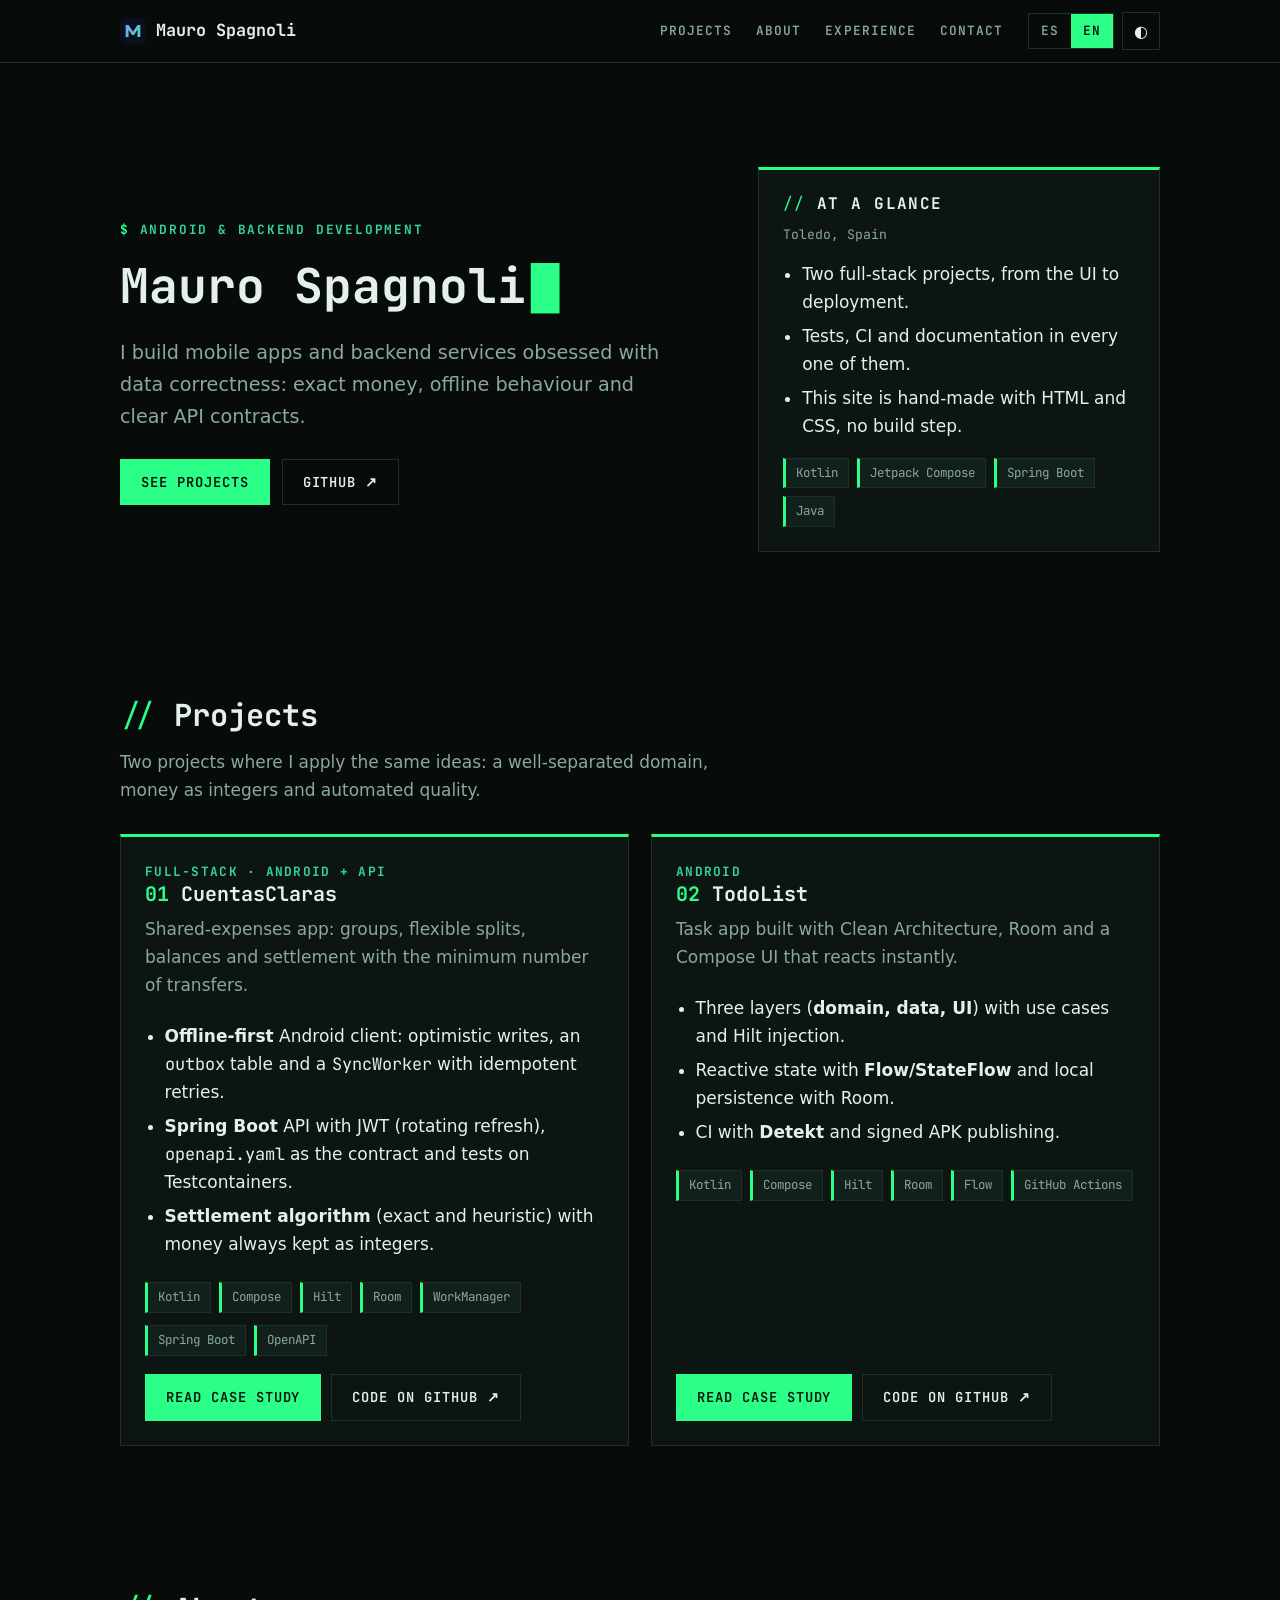
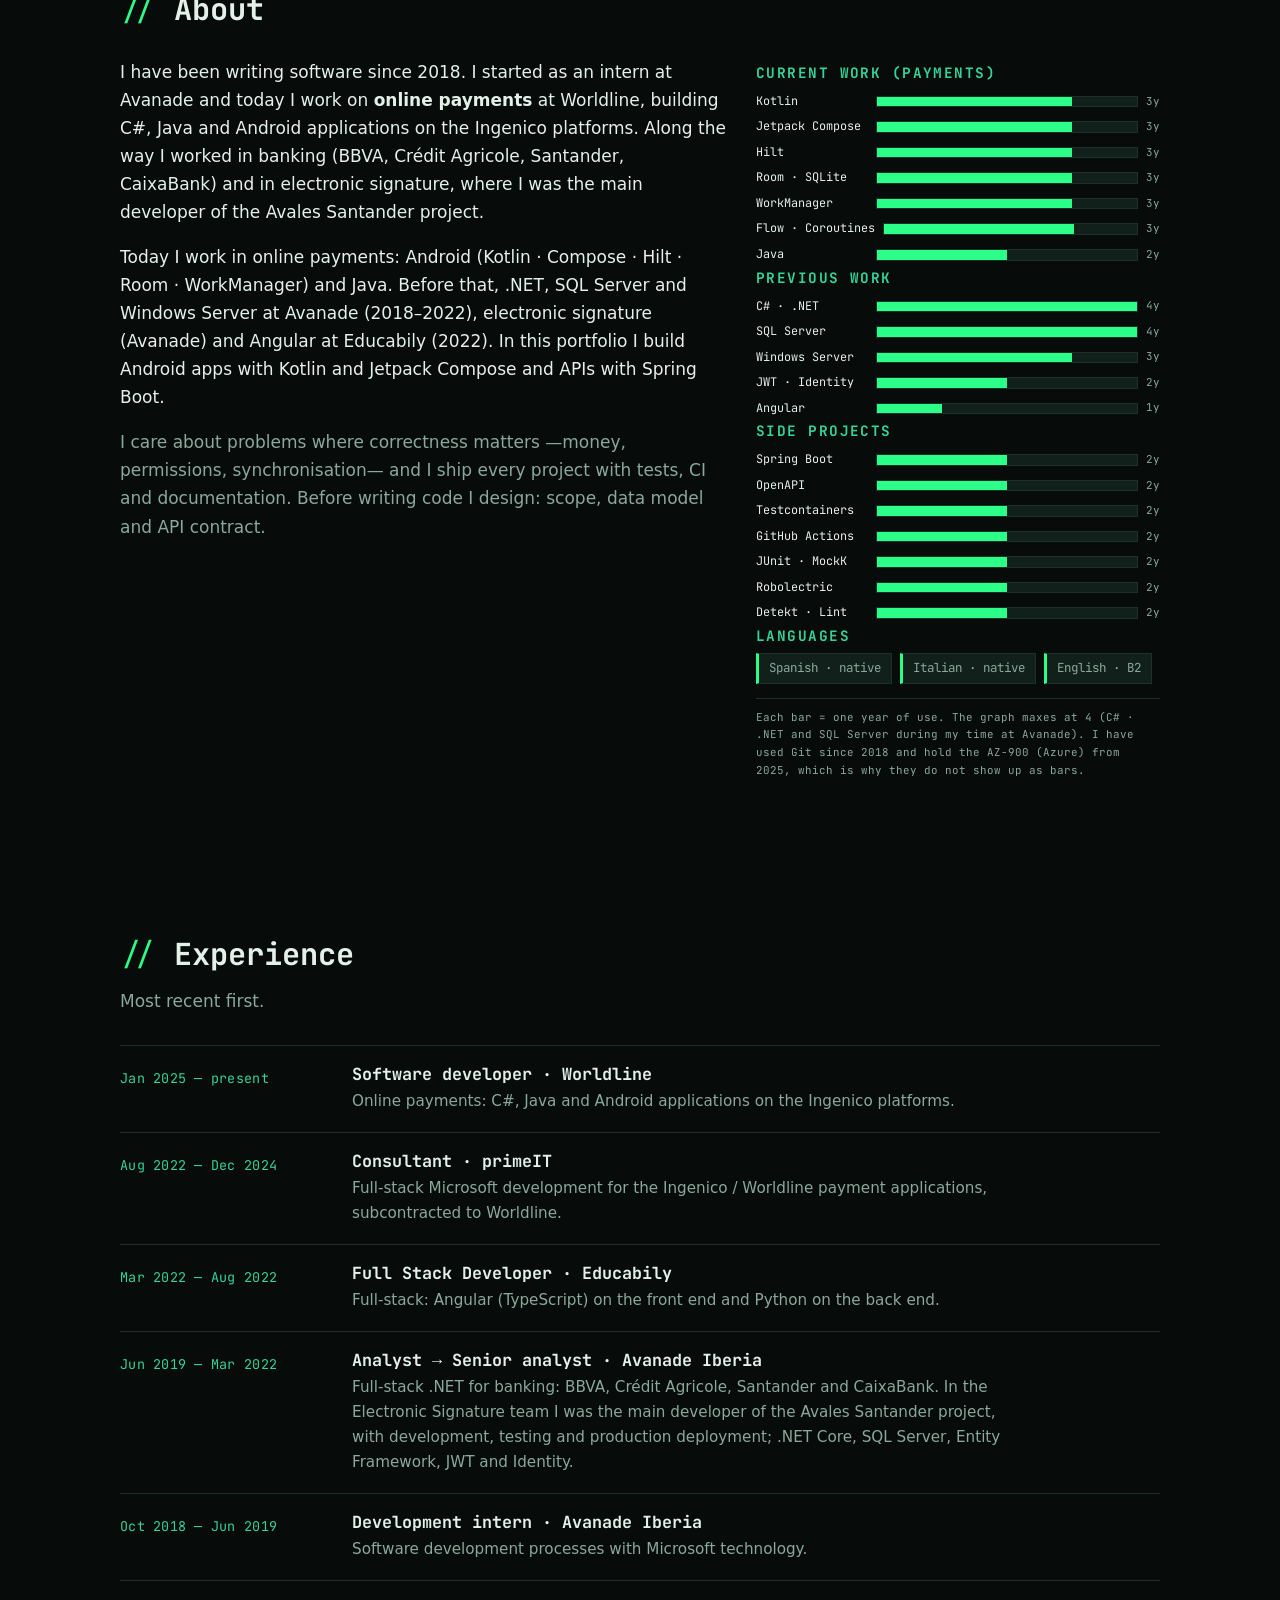
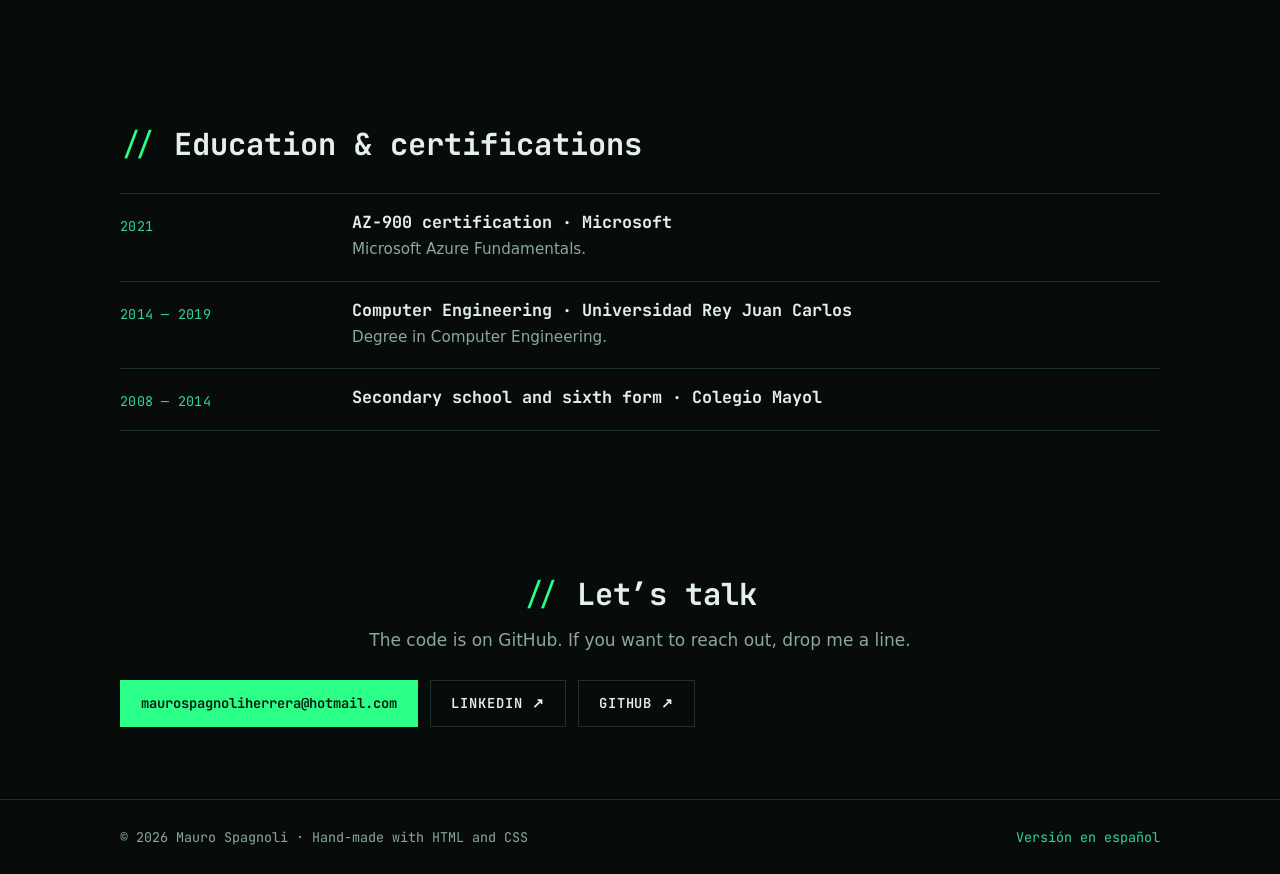
==== commit 5099ae85: "feat: gráfico de stack por años de uso (opcion 2) + limpieza de CuentasClaras Pantalla propia dentro" ====
--- a/en/index.html
+++ b/en/index.html
@@ -19,7 +19,7 @@
   <meta property="og:url" content="https://maurospagnoli.github.io/en/">
 
   <link rel="icon" href="../assets/img/favicon.svg" type="image/svg+xml">
-  <link rel="stylesheet" href="../assets/css/styles.css?v=9">
+  <link rel="stylesheet" href="../assets/css/styles.css?v=10">
 </head>
 <body>
   <a class="skip-link" href="#main">Skip to content</a>
@@ -86,7 +86,7 @@
             <li class="pill">Kotlin</li>
             <li class="pill">Jetpack Compose</li>
             <li class="pill">Spring Boot</li>
-            <li class="pill">PostgreSQL</li>
+            <li class="pill">Java</li>
           </ul>
         </aside>
       </div>
@@ -107,7 +107,7 @@
             <p class="tagline">Shared-expenses app: groups, flexible splits, balances and settlement with the minimum number of transfers.</p>
             <ul>
               <li><strong>Offline-first</strong> Android client: optimistic writes, an <span class="mono">outbox</span> table and a <span class="mono">SyncWorker</span> with idempotent retries.</li>
-              <li><strong>Spring Boot</strong> API with JWT (rotating refresh), Flyway, <span class="mono">openapi.yaml</span> as the contract and tests on Testcontainers.</li>
+              <li><strong>Spring Boot</strong> API with JWT (rotating refresh), <span class="mono">openapi.yaml</span> as the contract and tests on Testcontainers.</li>
               <li><strong>Settlement algorithm</strong> (exact and heuristic) with money always kept as integers.</li>
             </ul>
             <ul class="stack-list">
@@ -117,7 +117,6 @@
               <li class="pill">Room</li>
               <li class="pill">WorkManager</li>
               <li class="pill">Spring Boot</li>
-              <li class="pill">PostgreSQL</li>
               <li class="pill">OpenAPI</li>
             </ul>
             <div class="spacer"></div>
@@ -170,9 +169,11 @@
               main developer of the Avales Santander project.
             </p>
             <p>
-              Over the years I have moved towards what my own projects are about: mobile and
-              services. At work I live in the .NET and Java ecosystems; in this portfolio I build
-              Android apps with Kotlin and Jetpack Compose and APIs with Spring Boot.
+              Today I work in online payments: Android (Kotlin · Compose · Hilt · Room ·
+              WorkManager) and Java. Before that, .NET, SQL Server and Windows Server
+              at Avanade (2018–2022), electronic signature (Avanade) and Angular at Educabily
+              (2022). In this portfolio I build Android apps with Kotlin and Jetpack Compose and
+              APIs with Spring Boot.
             </p>
             <p class="muted">
               I care about problems where correctness matters —money, permissions,
@@ -180,53 +181,47 @@
               writing code I design: scope, data model and API contract.
             </p>
           </div>
-          <div class="skills">
-            <div>
-              <h3>Mobile</h3>
-              <ul class="stack-list">
-                <li class="pill">Kotlin</li>
-                <li class="pill">Jetpack Compose</li>
-                <li class="pill">Hilt</li>
-                <li class="pill">Room</li>
-                <li class="pill">WorkManager</li>
-              </ul>
-            </div>
-            <div>
-              <h3>Backend</h3>
-              <ul class="stack-list">
-                <li class="pill">Spring Boot</li>
-                <li class="pill">PostgreSQL</li>
-                <li class="pill">JWT</li>
-                <li class="pill">Flyway</li>
-              </ul>
-            </div>
-            <div>
-              <h3>Quality</h3>
-              <ul class="stack-list">
-                <li class="pill">JUnit · MockK</li>
-                <li class="pill">Robolectric</li>
-                <li class="pill">Testcontainers</li>
-                <li class="pill">Detekt · Lint</li>
-                <li class="pill">GitHub Actions</li>
-              </ul>
-            </div>
-            <div>
-              <h3>Work</h3>
-              <ul class="stack-list">
-                <li class="pill">C# · .NET</li>
-                <li class="pill">Java</li>
-                <li class="pill">SQL Server</li>
-                <li class="pill">Angular</li>
-              </ul>
-            </div>
-            <div>
-              <h3>Languages</h3>
-              <ul class="stack-list">
-                <li class="pill">Spanish · native</li>
-                <li class="pill">Italian · native</li>
-                <li class="pill">English · B2</li>
-              </ul>
-            </div>
+          <div class="skills skill-bars">
+            <h3 class="skill-bars__caption">Current work (payments)</h3>
+            <div class="skill-bars__rows">
+              <div class="skill-bars__row" style="--w:75"><span class="skill-bars__name">Kotlin</span><span class="skill-bars__track"><span class="skill-bars__fill"></span></span><span class="skill-bars__lvl">3y</span></div>
+              <div class="skill-bars__row" style="--w:75"><span class="skill-bars__name">Jetpack Compose</span><span class="skill-bars__track"><span class="skill-bars__fill"></span></span><span class="skill-bars__lvl">3y</span></div>
+              <div class="skill-bars__row" style="--w:75"><span class="skill-bars__name">Hilt</span><span class="skill-bars__track"><span class="skill-bars__fill"></span></span><span class="skill-bars__lvl">3y</span></div>
+              <div class="skill-bars__row" style="--w:75"><span class="skill-bars__name">Room · SQLite</span><span class="skill-bars__track"><span class="skill-bars__fill"></span></span><span class="skill-bars__lvl">3y</span></div>
+              <div class="skill-bars__row" style="--w:75"><span class="skill-bars__name">WorkManager</span><span class="skill-bars__track"><span class="skill-bars__fill"></span></span><span class="skill-bars__lvl">3y</span></div>
+              <div class="skill-bars__row" style="--w:75"><span class="skill-bars__name">Flow · Coroutines</span><span class="skill-bars__track"><span class="skill-bars__fill"></span></span><span class="skill-bars__lvl">3y</span></div>
+              <div class="skill-bars__row" style="--w:50"><span class="skill-bars__name">Java</span><span class="skill-bars__track"><span class="skill-bars__fill"></span></span><span class="skill-bars__lvl">2y</span></div>
+            </div>
+            <h3>Previous work</h3>
+            <div class="skill-bars__rows">
+              <div class="skill-bars__row" style="--w:100"><span class="skill-bars__name">C# · .NET</span><span class="skill-bars__track"><span class="skill-bars__fill"></span></span><span class="skill-bars__lvl">4y</span></div>
+              <div class="skill-bars__row" style="--w:100"><span class="skill-bars__name">SQL Server</span><span class="skill-bars__track"><span class="skill-bars__fill"></span></span><span class="skill-bars__lvl">4y</span></div>
+              <div class="skill-bars__row" style="--w:75"><span class="skill-bars__name">Windows Server</span><span class="skill-bars__track"><span class="skill-bars__fill"></span></span><span class="skill-bars__lvl">3y</span></div>
+              <div class="skill-bars__row" style="--w:50"><span class="skill-bars__name">JWT · Identity</span><span class="skill-bars__track"><span class="skill-bars__fill"></span></span><span class="skill-bars__lvl">2y</span></div>
+              <div class="skill-bars__row" style="--w:25"><span class="skill-bars__name">Angular</span><span class="skill-bars__track"><span class="skill-bars__fill"></span></span><span class="skill-bars__lvl">1y</span></div>
+            </div>
+            <h3>Side projects</h3>
+            <div class="skill-bars__rows">
+              <div class="skill-bars__row" style="--w:50"><span class="skill-bars__name">Spring Boot</span><span class="skill-bars__track"><span class="skill-bars__fill"></span></span><span class="skill-bars__lvl">2y</span></div>
+              <div class="skill-bars__row" style="--w:50"><span class="skill-bars__name">OpenAPI</span><span class="skill-bars__track"><span class="skill-bars__fill"></span></span><span class="skill-bars__lvl">2y</span></div>
+              <div class="skill-bars__row" style="--w:50"><span class="skill-bars__name">Testcontainers</span><span class="skill-bars__track"><span class="skill-bars__fill"></span></span><span class="skill-bars__lvl">2y</span></div>
+              <div class="skill-bars__row" style="--w:50"><span class="skill-bars__name">GitHub Actions</span><span class="skill-bars__track"><span class="skill-bars__fill"></span></span><span class="skill-bars__lvl">2y</span></div>
+              <div class="skill-bars__row" style="--w:50"><span class="skill-bars__name">JUnit · MockK</span><span class="skill-bars__track"><span class="skill-bars__fill"></span></span><span class="skill-bars__lvl">2y</span></div>
+              <div class="skill-bars__row" style="--w:50"><span class="skill-bars__name">Robolectric</span><span class="skill-bars__track"><span class="skill-bars__fill"></span></span><span class="skill-bars__lvl">2y</span></div>
+              <div class="skill-bars__row" style="--w:50"><span class="skill-bars__name">Detekt · Lint</span><span class="skill-bars__track"><span class="skill-bars__fill"></span></span><span class="skill-bars__lvl">2y</span></div>
+
+            </div>
+            <h3>Languages</h3>
+            <ul class="stack-list">
+              <li class="pill">Spanish · native</li>
+              <li class="pill">Italian · native</li>
+              <li class="pill">English · B2</li>
+            </ul>
+            <p class="skill-bars__legend">
+              Each bar = one year of use. The graph maxes at 4 (C# · .NET and SQL Server during my
+              time at Avanade). I have used Git since 2018 and hold the AZ-900 (Azure) from 2025,
+              which is why they do not show up as bars.
+            </p>
           </div>
         </div>
       </div>
--- a/assets/css/styles.css
+++ b/assets/css/styles.css
@@ -1,4 +1,4 @@
-/* ==========================================================================
+﻿/* ==========================================================================
    Portfolio · estilos compartidos (sitio estático, sin build)
    Fuente única para ES (raíz) y EN (/en/).
    Dirección visual: terminal / ingenieril.
@@ -612,8 +612,60 @@
   list-style: none;
 }
 
+/* ---------- Gráfico de stack: barras por años ---------- */
+  .skill-bars { display: grid; gap: 2px; }
+  .skill-bars__rows { display: grid; gap: 2px; }
+  .skill-bars__row {
+    display: grid;
+    grid-template-columns: minmax(7rem, auto) minmax(0, 1fr) auto;
+    gap: 8px;
+    align-items: center;
+    padding: 2px 0;
+  }
+  .skill-bars__name {
+    font-family: var(--mono);
+    font-size: 0.74rem;
+    color: var(--text);
+    white-space: nowrap;
+    overflow: hidden;
+    text-overflow: ellipsis;
+  }
+  .skill-bars__track {
+    position: relative;
+    height: 0.72rem;
+    background: var(--surface-2);
+    border: 1px solid var(--border);
+  }
+  .skill-bars__fill {
+    display: block;
+    height: 100%;
+    width: calc(var(--w) * 1%);
+    background: var(--accent);
+  }
+  .skill-bars__lvl {
+    font-family: var(--mono);
+    font-size: 0.68rem;
+    color: var(--muted);
+    white-space: nowrap;
+  }
+  .skill-bars__caption {
+    font-family: var(--mono);
+    font-size: 0.7rem;
+    color: var(--muted);
+    margin: 6px 0 4px;
+  }
+  .skill-bars__legend {
+    margin-top: 12px;
+    padding-top: 10px;
+    border-top: 1px solid var(--border);
+    font-family: var(--mono);
+    font-size: 0.68rem;
+    color: var(--muted);
+  }
 .contact {
   text-align: center;
+  }
+
 }
 
 .contact .hero-actions {
